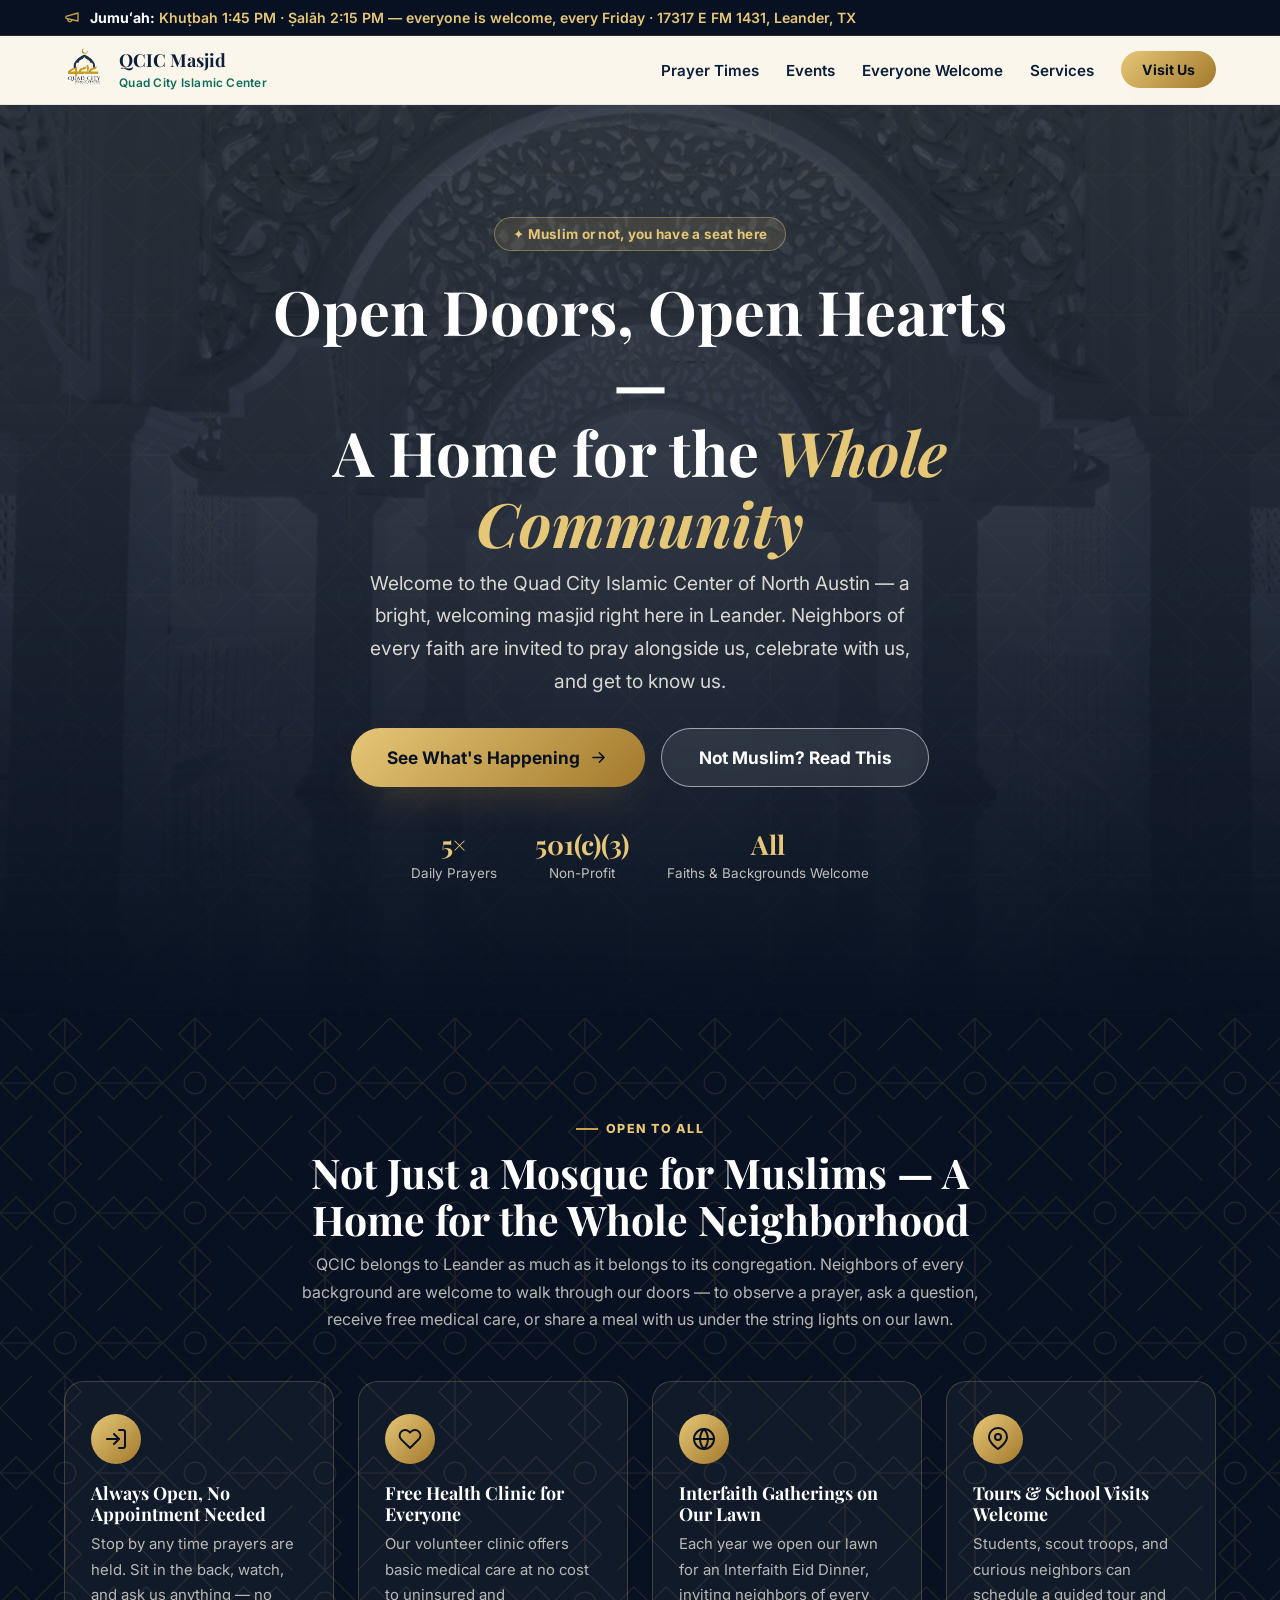
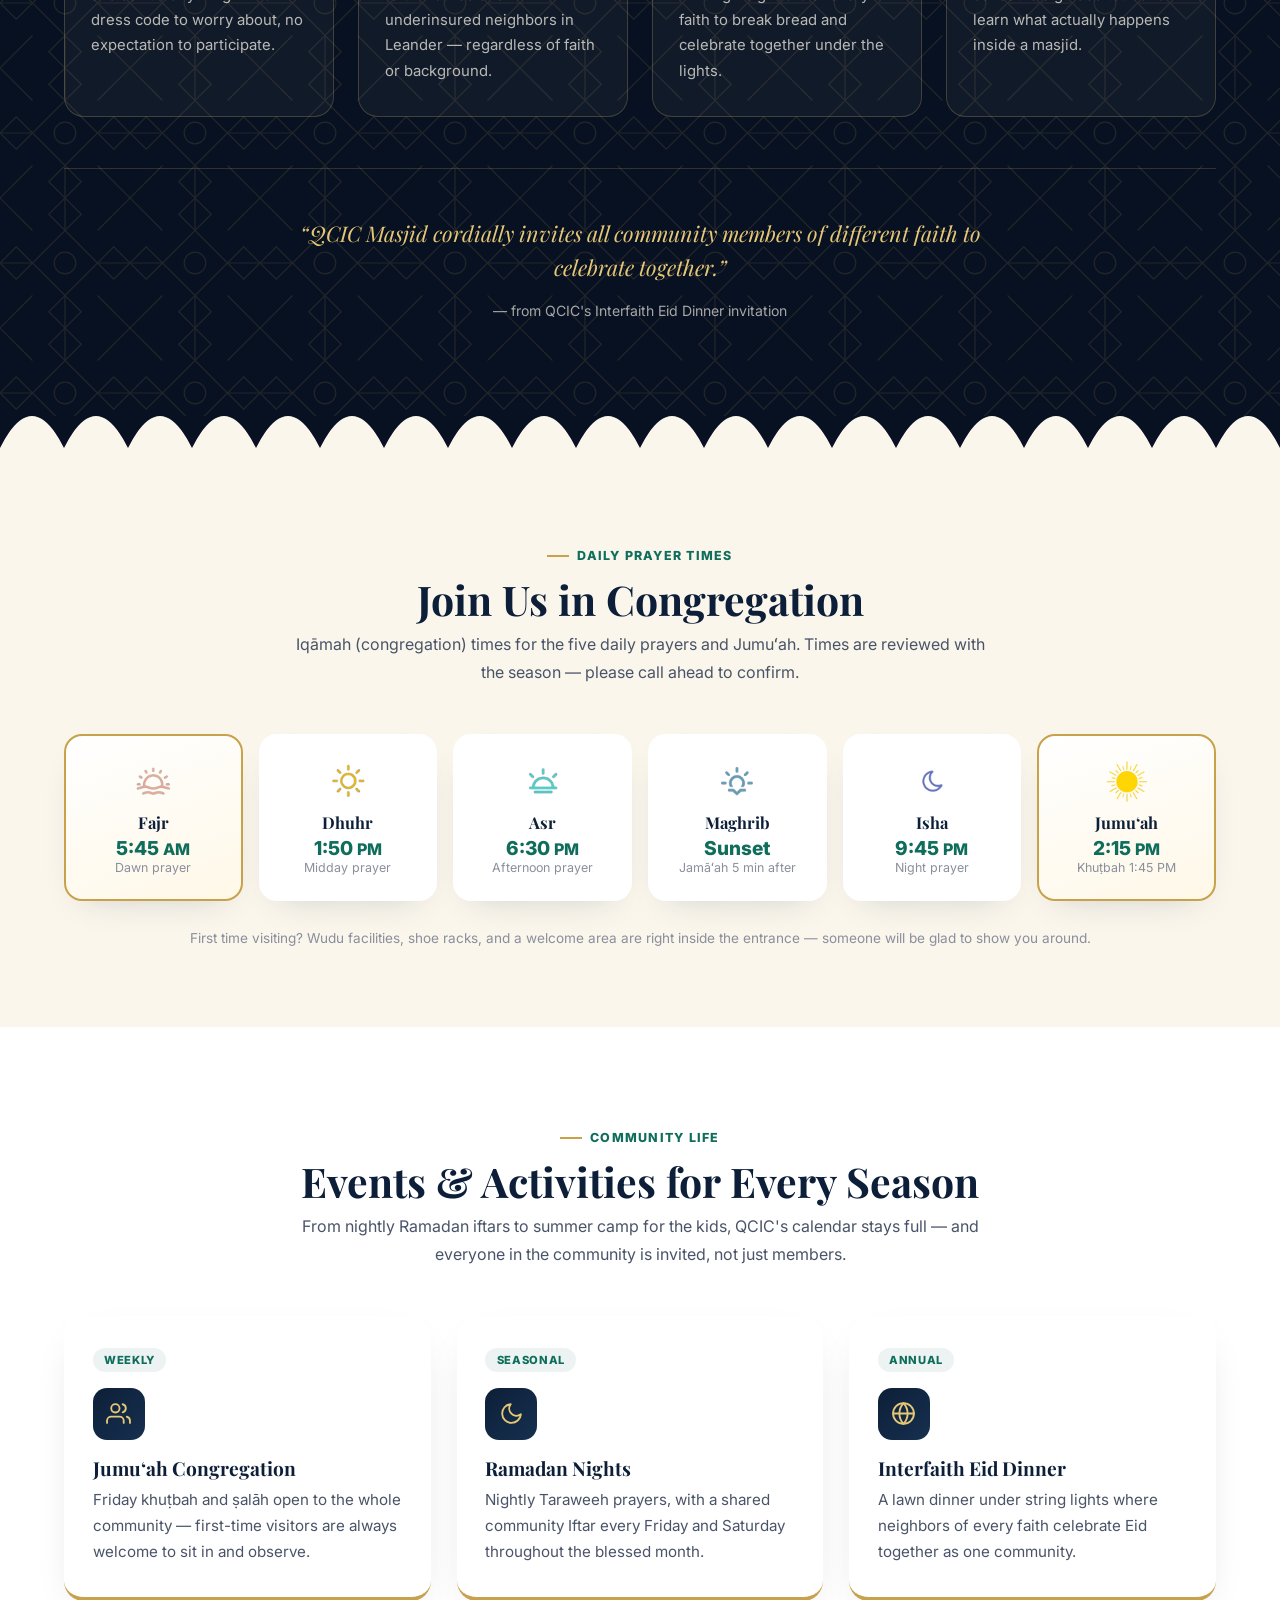
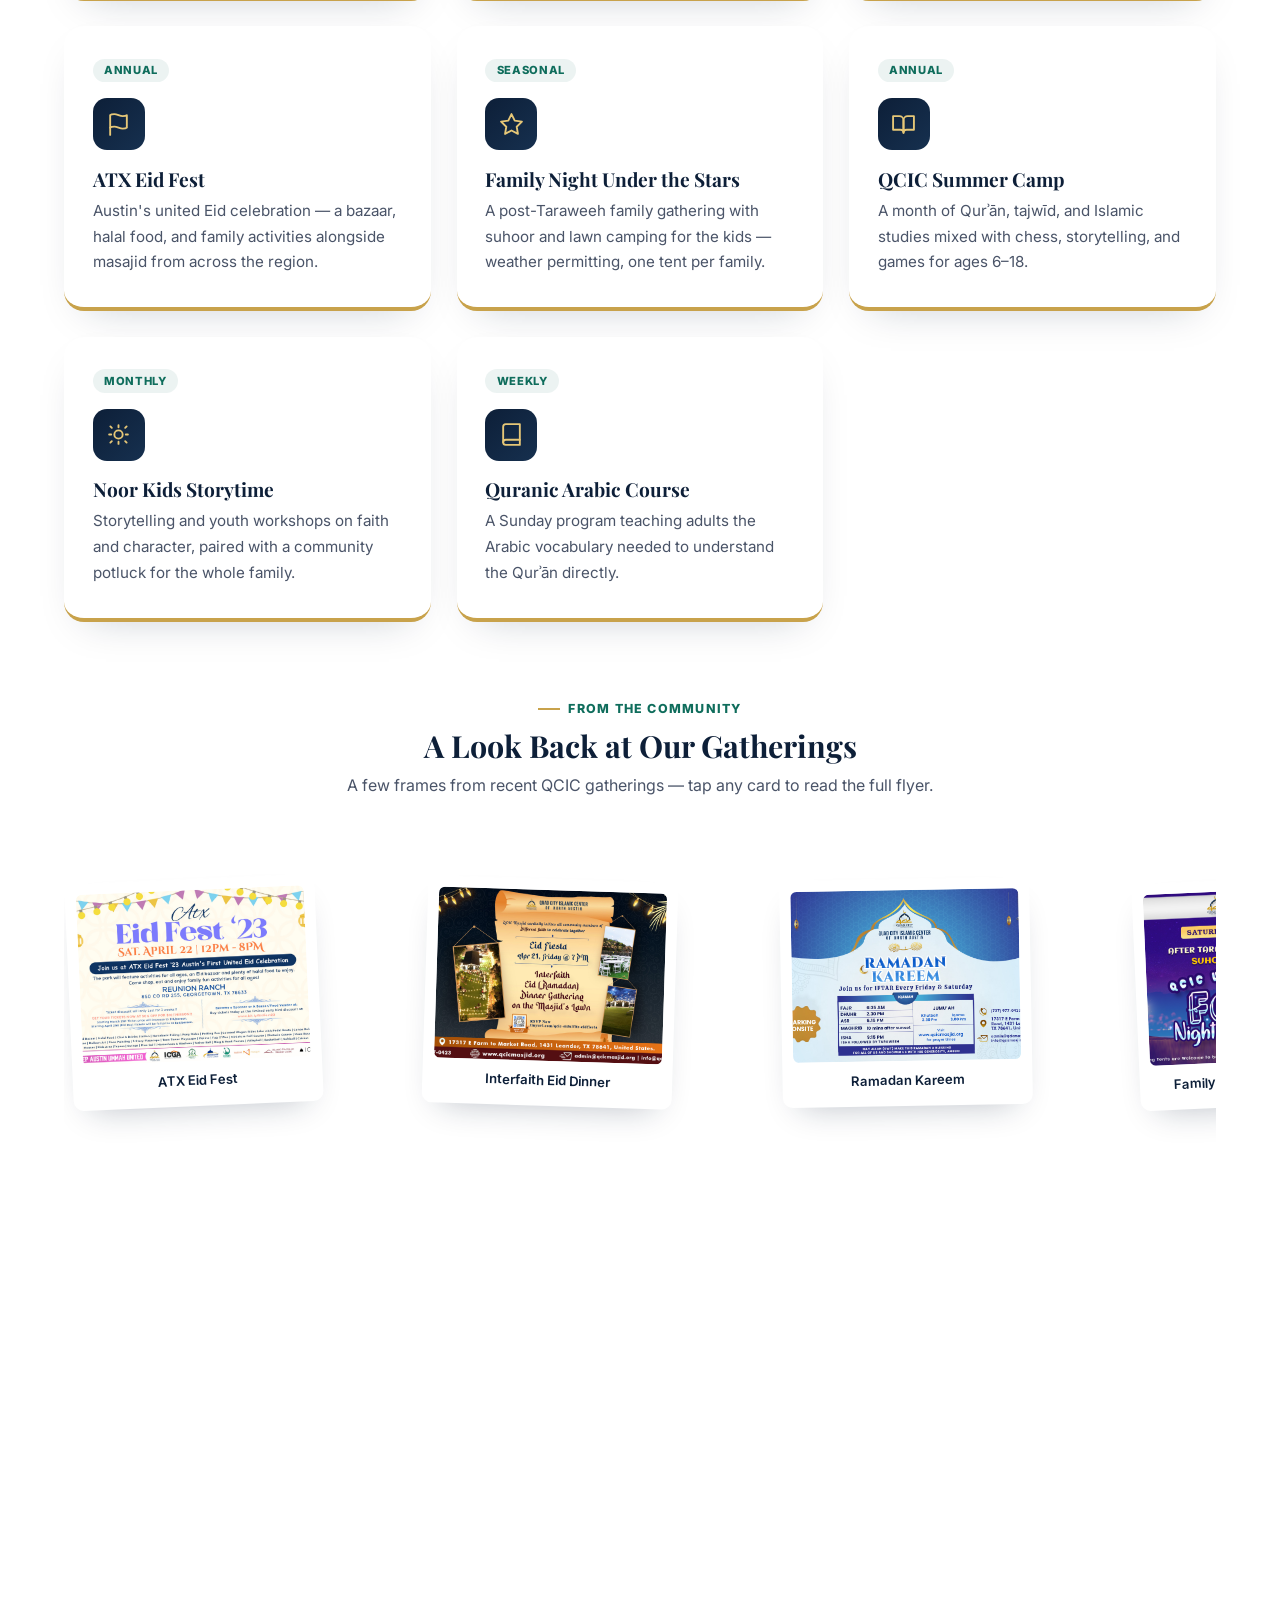
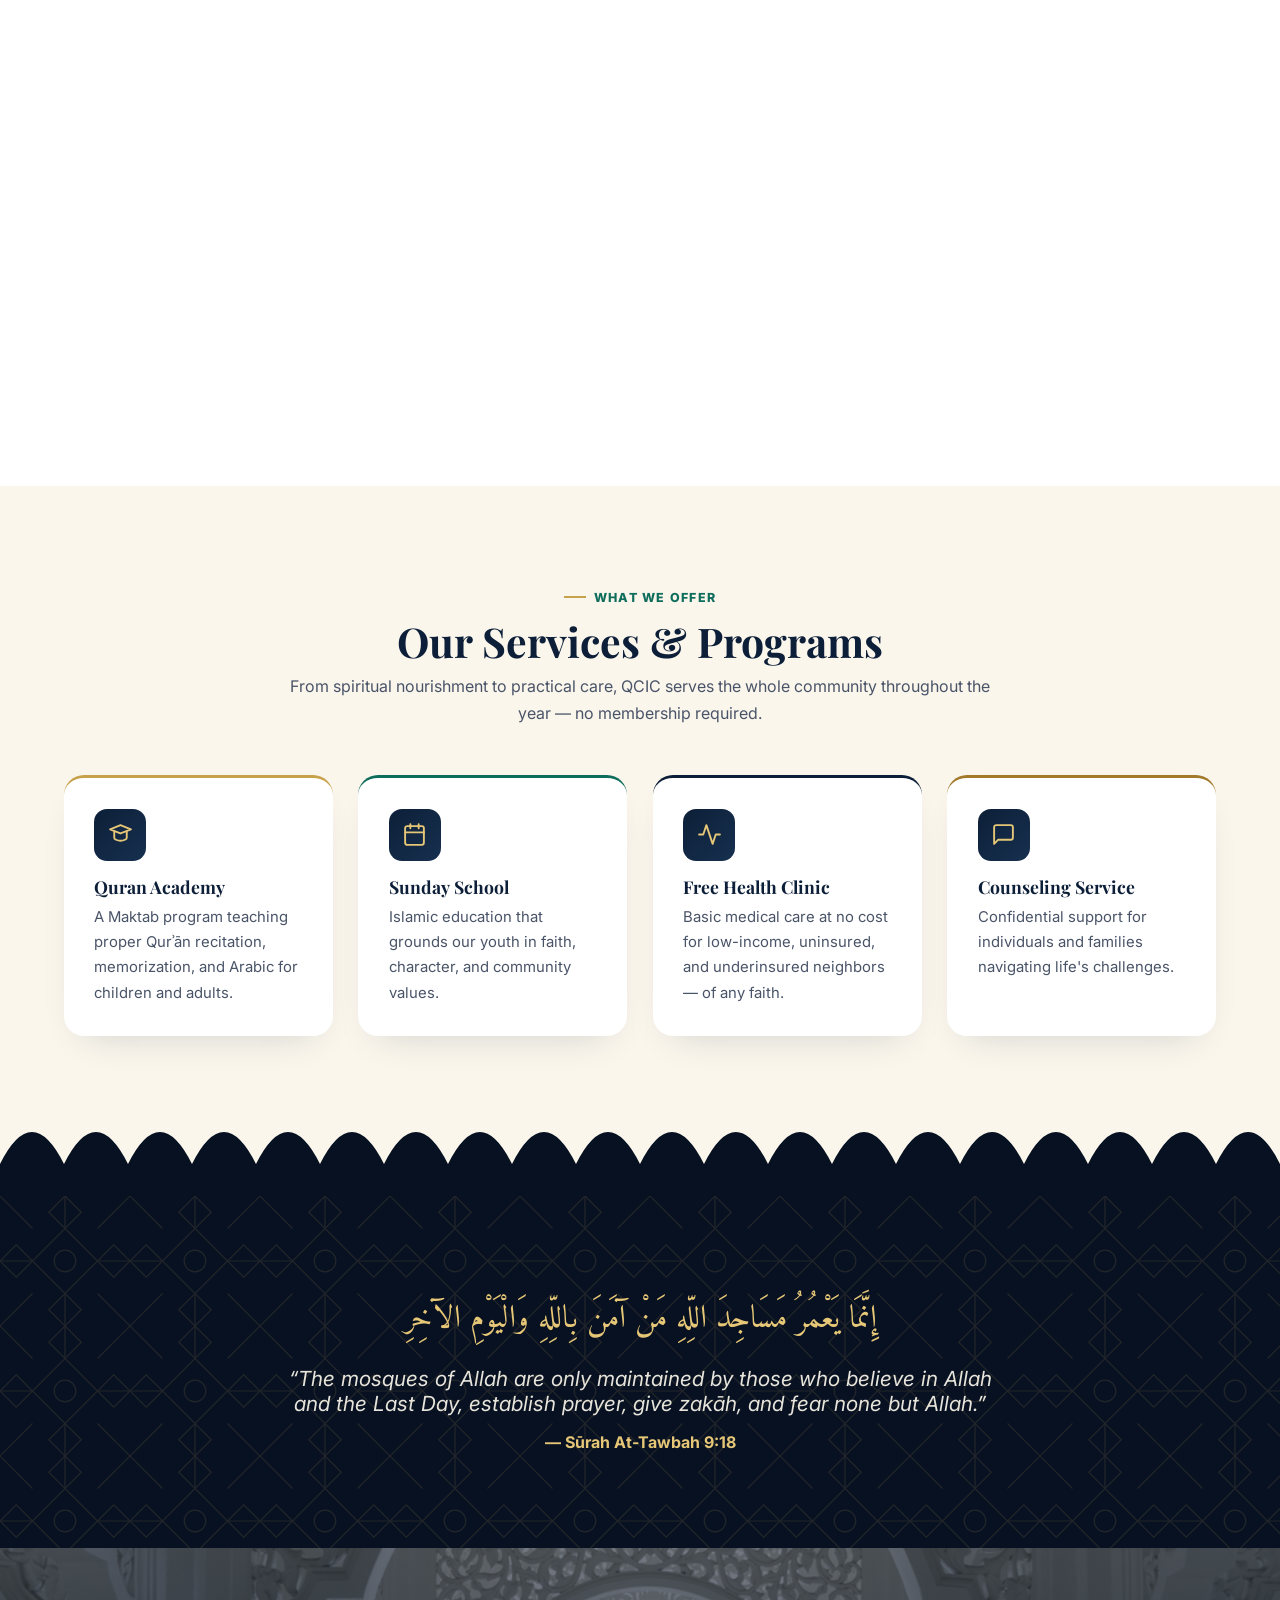
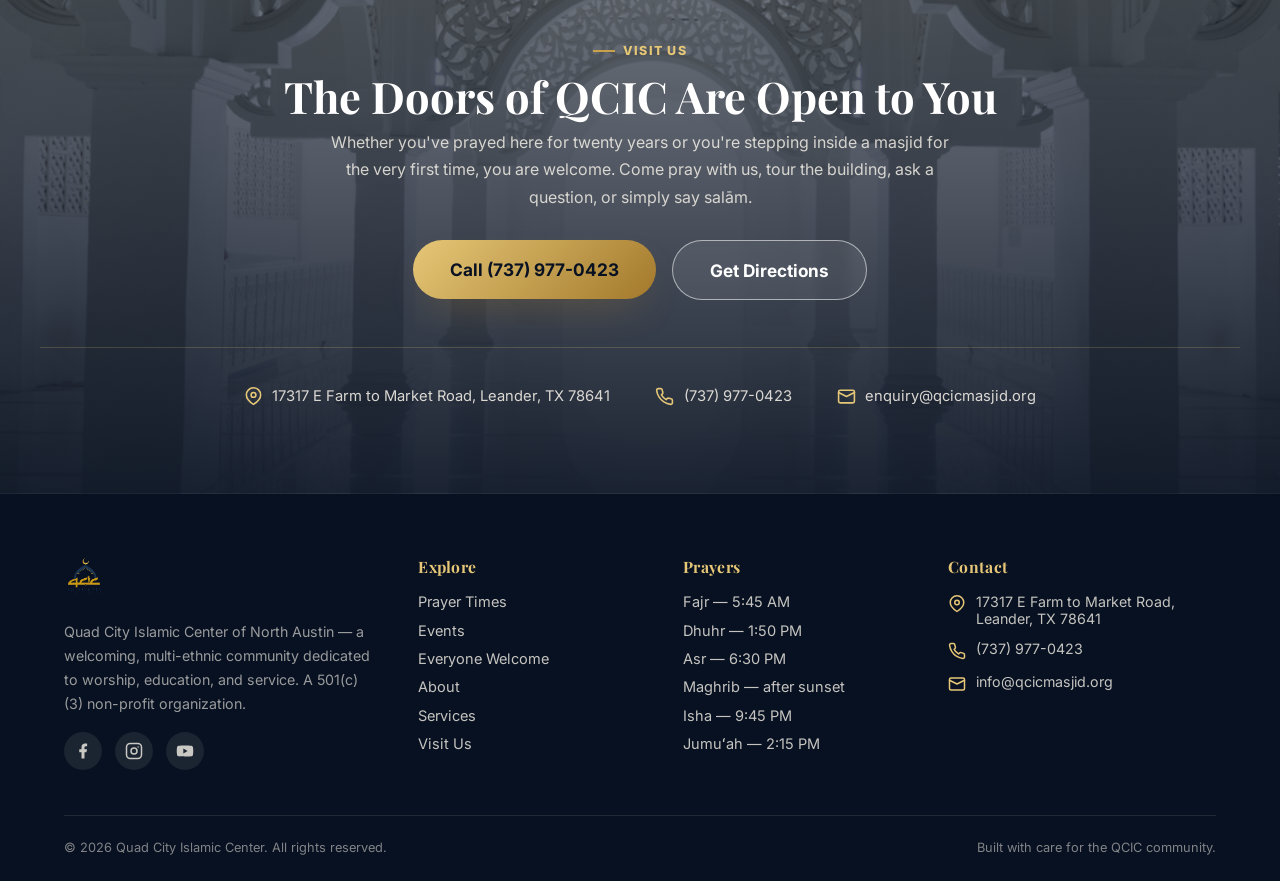
==== index.html @ 3321426a "added assets" ====
<!DOCTYPE html>
<html lang="en">
<head>
  <meta charset="UTF-8">
  <meta name="viewport" content="width=device-width, initial-scale=1.0">
  <title>QCIC Masjid | Quad City Islamic Center of North Austin</title>
  <meta name="description" content="A warm, welcoming masjid in Leander, North Austin, Texas — open to the whole community, not just Muslims. Daily prayers, interfaith events, a free health clinic, and Quran education for all.">
  <meta name="theme-color" content="#0d1f38">
  <link rel="icon" href="assets/img/favicon.svg" type="image/svg+xml">
  <link rel="apple-touch-icon" href="assets/img/logo.png">

  <meta property="og:type" content="website">
  <meta property="og:title" content="QCIC Masjid | Quad City Islamic Center of North Austin">
  <meta property="og:description" content="Open doors, open hearts — a masjid in Leander welcoming everyone to prayer, community events, a free health clinic, and Quran education.">
  <meta property="og:image" content="assets/img/community-interior.jpg">

  <link rel="preconnect" href="https://fonts.googleapis.com">
  <link rel="preconnect" href="https://fonts.gstatic.com" crossorigin>
  <link href="https://fonts.googleapis.com/css2?family=Playfair+Display:ital,wght@0,500;0,600;0,700;0,800;1,600&family=Inter:wght@400;500;600;700;800&family=Amiri:wght@400;700&display=swap" rel="stylesheet">
  <link rel="stylesheet" href="assets/css/style.css">
</head>
<body>

  <!-- ============ Top bar ============ -->
  <div class="topbar">
    <div class="container">
      <svg viewBox="0 0 24 24" fill="none" stroke="currentColor" stroke-width="2" stroke-linecap="round" stroke-linejoin="round"><path d="M3 11l18-5v12L3 14v-3z"/><path d="M11.6 16.8a3 3 0 1 1-5.8-1.6"/></svg>
      <span><strong>Jumu&#699;ah:</strong> Khu&#7789;bah 1:45 PM &middot; &#7778;al&#257;h 2:15 PM &mdash; everyone is welcome, every Friday &middot; 17317 E FM 1431, Leander, TX</span>
    </div>
  </div>

  <!-- ============ Header ============ -->
  <header class="site-header">
    <nav class="nav container">
      <a class="brand" href="#top">
        <img src="assets/img/logo.png" alt="QCIC Masjid logo">
        <div class="brand-text"><strong>QCIC Masjid</strong><span>Quad City Islamic Center</span></div>
      </a>
      <ul class="nav-links">
        <li><a href="#prayers">Prayer Times</a></li>
        <li><a href="#events">Events</a></li>
        <li><a href="#welcome">Everyone Welcome</a></li>
        <li><a href="#services">Services</a></li>
        <li><a href="#visit" class="btn btn--gold btn--sm">Visit Us</a></li>
      </ul>
      <button class="nav-toggle" aria-label="Toggle menu" aria-expanded="false"><span></span><span></span><span></span></button>
    </nav>
  </header>

  <!-- ============ Hero ============ -->
  <section class="hero" id="top">
    <div class="hero-bg"></div>
    <div class="container hero-inner">
      <div class="hero-content hero-content--centered reveal in">
        <span class="hero-badge">&#10022; Muslim or not, you have a seat here</span>
        <h1>Open Doors, Open Hearts &mdash;<br>A Home for the <span class="hl">Whole Community</span></h1>
        <p class="lead">Welcome to the Quad City Islamic Center of North Austin — a bright, welcoming masjid right here in Leander. Neighbors of every faith are invited to pray alongside us, celebrate with us, and get to know us.</p>
        <div class="hero-actions">
          <a href="#events" class="btn btn--gold btn--lg">See What's Happening
            <svg viewBox="0 0 24 24" fill="none" stroke="currentColor" stroke-width="2" stroke-linecap="round" stroke-linejoin="round"><path d="M5 12h14M13 6l6 6-6 6"/></svg>
          </a>
          <a href="#welcome" class="btn btn--outline btn--lg">Not Muslim? Read This</a>
        </div>
        <div class="hero-stats">
          <div class="stat"><strong>5&times;</strong><span>Daily Prayers</span></div>
          <div class="stat"><strong>501(c)(3)</strong><span>Non-Profit</span></div>
          <div class="stat"><strong>All</strong><span>Faiths &amp; Backgrounds Welcome</span></div>
        </div>
      </div>
    </div>
  </section>

  <!-- ============ Everyone Welcome ============ -->
  <section class="section bg-navy welcome-band" id="welcome">
    <div class="container">
      <div class="section-head center reveal">
        <span class="eyebrow center">Open to All</span>
        <h2>Not Just a Mosque for Muslims &mdash; A Home for the Whole Neighborhood</h2>
        <p>QCIC belongs to Leander as much as it belongs to its congregation. Neighbors of every background are welcome to walk through our doors &mdash; to observe a prayer, ask a question, receive free medical care, or share a meal with us under the string lights on our lawn.</p>
      </div>

      <div class="welcome-grid">
        <div class="welcome-card reveal">
          <div class="ic"><svg viewBox="0 0 24 24" fill="none" stroke="currentColor" stroke-width="2" stroke-linecap="round" stroke-linejoin="round"><path d="M15 3h4a2 2 0 0 1 2 2v14a2 2 0 0 1-2 2h-4"/><polyline points="10 17 15 12 10 7"/><line x1="15" y1="12" x2="3" y2="12"/></svg></div>
          <h3>Always Open, No Appointment Needed</h3>
          <p>Stop by any time prayers are held. Sit in the back, watch, and ask us anything — no dress code to worry about, no expectation to participate.</p>
        </div>
        <div class="welcome-card reveal" data-delay="1">
          <div class="ic"><svg viewBox="0 0 24 24" fill="none" stroke="currentColor" stroke-width="2" stroke-linecap="round" stroke-linejoin="round"><path d="M20.8 4.6a5.5 5.5 0 0 0-7.8 0L12 5.6l-1-1a5.5 5.5 0 0 0-7.8 7.8l1 1L12 21l7.8-7.8 1-1a5.5 5.5 0 0 0 0-7.6z"/></svg></div>
          <h3>Free Health Clinic for Everyone</h3>
          <p>Our volunteer clinic offers basic medical care at no cost to uninsured and underinsured neighbors in Leander — regardless of faith or background.</p>
        </div>
        <div class="welcome-card reveal" data-delay="2">
          <div class="ic"><svg viewBox="0 0 24 24" fill="none" stroke="currentColor" stroke-width="2" stroke-linecap="round" stroke-linejoin="round"><circle cx="12" cy="12" r="10"/><line x1="2" y1="12" x2="22" y2="12"/><path d="M12 2a15.3 15.3 0 0 1 4 10 15.3 15.3 0 0 1-4 10 15.3 15.3 0 0 1-4-10 15.3 15.3 0 0 1 4-10z"/></svg></div>
          <h3>Interfaith Gatherings on Our Lawn</h3>
          <p>Each year we open our lawn for an Interfaith Eid Dinner, inviting neighbors of every faith to break bread and celebrate together under the lights.</p>
        </div>
        <div class="welcome-card reveal" data-delay="3">
          <div class="ic"><svg viewBox="0 0 24 24" fill="none" stroke="currentColor" stroke-width="2" stroke-linecap="round" stroke-linejoin="round"><path d="M21 10c0 6-9 12-9 12s-9-6-9-12a9 9 0 0 1 18 0z"/><circle cx="12" cy="10" r="3"/></svg></div>
          <h3>Tours &amp; School Visits Welcome</h3>
          <p>Students, scout troops, and curious neighbors can schedule a guided tour and learn what actually happens inside a masjid.</p>
        </div>
      </div>

      <div class="welcome-quote reveal">
        <blockquote>&ldquo;QCIC Masjid cordially invites all community members of different faith to celebrate together.&rdquo;</blockquote>
        <cite>&mdash; from QCIC's Interfaith Eid Dinner invitation</cite>
      </div>
    </div>
  </section>

  <div class="skyline to-cream">
    <svg viewBox="0 0 1200 60" preserveAspectRatio="none" xmlns="http://www.w3.org/2000/svg">
      <path d="M0,60 L0,30 q15,-30 30,-30 q15,0 30,30 q15,-30 30,-30 q15,0 30,30 q15,-30 30,-30 q15,0 30,30 q15,-30 30,-30 q15,0 30,30 q15,-30 30,-30 q15,0 30,30 q15,-30 30,-30 q15,0 30,30 q15,-30 30,-30 q15,0 30,30 q15,-30 30,-30 q15,0 30,30 q15,-30 30,-30 q15,0 30,30 q15,-30 30,-30 q15,0 30,30 q15,-30 30,-30 q15,0 30,30 q15,-30 30,-30 q15,0 30,30 q15,-30 30,-30 q15,0 30,30 q15,-30 30,-30 q15,0 30,30 q15,-30 30,-30 q15,0 30,30 q15,-30 30,-30 q15,0 30,30 q15,-30 30,-30 q15,0 30,30 q15,-30 30,-30 q15,0 30,30 q15,-30 30,-30 q15,0 30,30 q15,-30 30,-30 q15,0 30,30 L1200,60 Z"></path>
    </svg>
  </div>

  <!-- ============ Prayer times ============ -->
  <section class="section section--tight bg-cream" id="prayers">
    <div class="container">
      <div class="section-head center reveal">
        <span class="eyebrow center">Daily Prayer Times</span>
        <h2>Join Us in Congregation</h2>
        <p>Iq&#257;mah (congregation) times for the five daily prayers and Jumu&#699;ah. Times are reviewed with the season — please call ahead to confirm.</p>
      </div>

      <div class="prayer-grid reveal">
        <div class="prayer-card" data-prayer="fajr">
          <img src="assets/img/prayer/fajr.png" alt="">
          <h4>Fajr</h4>
          <div class="iqamah">5:45 <small>AM</small></div>
          <div class="adhan">Dawn prayer</div>
        </div>
        <div class="prayer-card" data-prayer="dhuhr">
          <img src="assets/img/prayer/dhuhr.png" alt="">
          <h4>Dhuhr</h4>
          <div class="iqamah">1:50 <small>PM</small></div>
          <div class="adhan">Midday prayer</div>
        </div>
        <div class="prayer-card" data-prayer="asr">
          <img src="assets/img/prayer/asr.png" alt="">
          <h4>Asr</h4>
          <div class="iqamah">6:30 <small>PM</small></div>
          <div class="adhan">Afternoon prayer</div>
        </div>
        <div class="prayer-card" data-prayer="maghrib">
          <img src="assets/img/prayer/maghrib.png" alt="">
          <h4>Maghrib</h4>
          <div class="iqamah">Sunset</div>
          <div class="adhan">Jam&#257;&#699;ah 5 min after</div>
        </div>
        <div class="prayer-card" data-prayer="isha">
          <img src="assets/img/prayer/isha.png" alt="">
          <h4>Isha</h4>
          <div class="iqamah">9:45 <small>PM</small></div>
          <div class="adhan">Night prayer</div>
        </div>
        <div class="prayer-card is-next" style="cursor:default">
          <img src="assets/img/prayer/sunrise.png" alt="">
          <h4>Jumu&#699;ah</h4>
          <div class="iqamah">2:15 <small>PM</small></div>
          <div class="adhan">Khu&#7789;bah 1:45 PM</div>
        </div>
      </div>
      <p class="prayer-note reveal">First time visiting? Wudu facilities, shoe racks, and a welcome area are right inside the entrance — someone will be glad to show you around.</p>
    </div>
  </section>

  <!-- ============ Events & Activities ============ -->
  <section class="section bg-white" id="events">
    <div class="container">
      <div class="section-head center reveal">
        <span class="eyebrow center">Community Life</span>
        <h2>Events &amp; Activities for Every Season</h2>
        <p>From nightly Ramadan iftars to summer camp for the kids, QCIC's calendar stays full — and everyone in the community is invited, not just members.</p>
      </div>

      <div class="event-grid">
        <article class="event-card reveal">
          <span class="cadence">Weekly</span>
          <div class="ic"><svg viewBox="0 0 24 24" fill="none" stroke="currentColor" stroke-width="1.8" stroke-linecap="round" stroke-linejoin="round"><path d="M17 21v-2a4 4 0 0 0-4-4H5a4 4 0 0 0-4 4v2"/><circle cx="9" cy="7" r="4"/><path d="M23 21v-2a4 4 0 0 0-3-3.87M16 3.13a4 4 0 0 1 0 7.75"/></svg></div>
          <h3>Jumu&#699;ah Congregation</h3>
          <p>Friday khu&#7789;bah and &#7779;al&#257;h open to the whole community — first-time visitors are always welcome to sit in and observe.</p>
        </article>
        <article class="event-card reveal" data-delay="1">
          <span class="cadence">Seasonal</span>
          <div class="ic"><svg viewBox="0 0 24 24" fill="none" stroke="currentColor" stroke-width="1.8" stroke-linecap="round" stroke-linejoin="round"><path d="M21 12.79A9 9 0 1 1 11.21 3 7 7 0 0 0 21 12.79z"/></svg></div>
          <h3>Ramadan Nights</h3>
          <p>Nightly Taraweeh prayers, with a shared community Iftar every Friday and Saturday throughout the blessed month.</p>
        </article>
        <article class="event-card reveal" data-delay="2">
          <span class="cadence">Annual</span>
          <div class="ic"><svg viewBox="0 0 24 24" fill="none" stroke="currentColor" stroke-width="1.8" stroke-linecap="round" stroke-linejoin="round"><circle cx="12" cy="12" r="10"/><line x1="2" y1="12" x2="22" y2="12"/><path d="M12 2a15.3 15.3 0 0 1 4 10 15.3 15.3 0 0 1-4 10 15.3 15.3 0 0 1-4-10 15.3 15.3 0 0 1 4-10z"/></svg></div>
          <h3>Interfaith Eid Dinner</h3>
          <p>A lawn dinner under string lights where neighbors of every faith celebrate Eid together as one community.</p>
        </article>
        <article class="event-card reveal">
          <span class="cadence">Annual</span>
          <div class="ic"><svg viewBox="0 0 24 24" fill="none" stroke="currentColor" stroke-width="1.8" stroke-linecap="round" stroke-linejoin="round"><path d="M4 15s1-1 4-1 5 2 8 2 4-1 4-1V3s-1 1-4 1-5-2-8-2-4 1-4 1z"/><line x1="4" y1="22" x2="4" y2="15"/></svg></div>
          <h3>ATX Eid Fest</h3>
          <p>Austin's united Eid celebration — a bazaar, halal food, and family activities alongside masajid from across the region.</p>
        </article>
        <article class="event-card reveal" data-delay="1">
          <span class="cadence">Seasonal</span>
          <div class="ic"><svg viewBox="0 0 24 24" fill="none" stroke="currentColor" stroke-width="1.8" stroke-linecap="round" stroke-linejoin="round"><polygon points="12 2 15.09 8.26 22 9.27 17 14.14 18.18 21.02 12 17.77 5.82 21.02 7 14.14 2 9.27 8.91 8.26 12 2"/></svg></div>
          <h3>Family Night Under the Stars</h3>
          <p>A post-Taraweeh family gathering with suhoor and lawn camping for the kids — weather permitting, one tent per family.</p>
        </article>
        <article class="event-card reveal" data-delay="2">
          <span class="cadence">Annual</span>
          <div class="ic"><svg viewBox="0 0 24 24" fill="none" stroke="currentColor" stroke-width="1.8" stroke-linecap="round" stroke-linejoin="round"><path d="M2 4h6a4 4 0 0 1 4 4v12a3 3 0 0 0-3-3H2z"/><path d="M22 4h-6a4 4 0 0 0-4 4v12a3 3 0 0 1 3-3h7z"/></svg></div>
          <h3>QCIC Summer Camp</h3>
          <p>A month of Qur&#702;&#257;n, tajw&#299;d, and Islamic studies mixed with chess, storytelling, and games for ages 6&ndash;18.</p>
        </article>
        <article class="event-card reveal">
          <span class="cadence">Monthly</span>
          <div class="ic"><svg viewBox="0 0 24 24" fill="none" stroke="currentColor" stroke-width="1.8" stroke-linecap="round" stroke-linejoin="round"><circle cx="12" cy="12" r="4"/><path d="M12 3v2M12 19v2M4.2 4.2l1.4 1.4M18.4 18.4l1.4 1.4M3 12h2M19 12h2M4.2 19.8l1.4-1.4M18.4 5.6l1.4-1.4"/></svg></div>
          <h3>Noor Kids Storytime</h3>
          <p>Storytelling and youth workshops on faith and character, paired with a community potluck for the whole family.</p>
        </article>
        <article class="event-card reveal" data-delay="1">
          <span class="cadence">Weekly</span>
          <div class="ic"><svg viewBox="0 0 24 24" fill="none" stroke="currentColor" stroke-width="1.8" stroke-linecap="round" stroke-linejoin="round"><path d="M4 19.5A2.5 2.5 0 0 1 6.5 17H20"/><path d="M6.5 2H20v20H6.5A2.5 2.5 0 0 1 4 19.5v-15A2.5 2.5 0 0 1 6.5 2z"/></svg></div>
          <h3>Quranic Arabic Course</h3>
          <p>A Sunday program teaching adults the Arabic vocabulary needed to understand the Qur&#702;&#257;n directly.</p>
        </article>
      </div>

      <div class="section-head center reveal" style="margin-top: 4.5rem;">
        <span class="eyebrow center">From the Community</span>
        <h2 style="font-size: clamp(1.4rem, 2.4vw, 1.9rem);">A Look Back at Our Gatherings</h2>
        <p>A few frames from recent QCIC gatherings — tap any card to read the full flyer.</p>
      </div>
      <div class="snap-strip reveal" id="snapStrip">
        <figure class="snap-card"><div class="frame"><img src="assets/img/events/eid-fest.jpg" alt="ATX Eid Fest flyer" loading="lazy"></div><figcaption>ATX Eid Fest</figcaption></figure>
        <figure class="snap-card"><div class="frame"><img src="assets/img/events/eid-fiesta.jpg" alt="Interfaith Eid Dinner flyer" loading="lazy"></div><figcaption>Interfaith Eid Dinner</figcaption></figure>
        <figure class="snap-card"><div class="frame"><img src="assets/img/events/ramadan.jpg" alt="Ramadan Kareem flyer" loading="lazy"></div><figcaption>Ramadan Kareem</figcaption></figure>
        <figure class="snap-card"><div class="frame"><img src="assets/img/events/family-night.jpg" alt="Family Night Under the Stars flyer" loading="lazy"></div><figcaption>Family Night Under the Stars</figcaption></figure>
        <figure class="snap-card"><div class="frame"><img src="assets/img/events/summer-camp.jpg" alt="QCIC Summer Camp flyer" loading="lazy"></div><figcaption>QCIC Summer Camp</figcaption></figure>
        <figure class="snap-card"><div class="frame"><img src="assets/img/events/noor-kids.jpg" alt="Noor Kids event flyer" loading="lazy"></div><figcaption>Noor Kids &amp; Potluck</figcaption></figure>
        <figure class="snap-card"><div class="frame"><img src="assets/img/events/arabic-course.jpg" alt="Quranic Arabic Course flyer" loading="lazy"></div><figcaption>Quranic Arabic Course</figcaption></figure>
        <figure class="snap-card"><div class="frame"><img src="assets/img/events/zakat-ul-fitr.jpg" alt="Zakat al-Fitr flyer" loading="lazy"></div><figcaption>Zakat al-Fitr Drive</figcaption></figure>
      </div>
    </div>
  </section>

  <!-- ============ About ============ -->
  <section class="section bg-white" id="about">
    <div class="container split">
      <div class="split-media reveal">
        <div class="arch-frame">
          <img src="assets/img/community-interior.jpg" alt="Sunlit mosque prayer hall with mihrab and stained-glass windows">
        </div>
        <div class="badge-float">
          <span class="n">100%</span>
          <small>Volunteer-driven<br>community service</small>
        </div>
      </div>
      <div class="split-body reveal" data-delay="1">
        <span class="eyebrow">Who We Are</span>
        <h2>A Multi-Ethnic, Wide-Open Community of Faith</h2>
        <p>QCIC is a 501(c)(3) non-profit organization guided by the teachings of the Qur&#702;&#257;n and the example of Prophet Muhammad &#65018;. We are a multi-ethnic, multi-racial, multi-lingual, non-sectarian community — and our doors swing open just as wide for our Leander neighbors as they do for our own congregation.</p>
        <ul class="checklist">
          <li>
            <svg viewBox="0 0 24 24" fill="none" stroke="currentColor" stroke-width="2.2" stroke-linecap="round" stroke-linejoin="round"><path d="M20 6L9 17l-5-5"/></svg>
            <span>Daily congregational prayers and Friday Jumu&#699;ah</span>
          </li>
          <li>
            <svg viewBox="0 0 24 24" fill="none" stroke="currentColor" stroke-width="2.2" stroke-linecap="round" stroke-linejoin="round"><path d="M20 6L9 17l-5-5"/></svg>
            <span>Year-round programs for children, youth, and families</span>
          </li>
          <li>
            <svg viewBox="0 0 24 24" fill="none" stroke="currentColor" stroke-width="2.2" stroke-linecap="round" stroke-linejoin="round"><path d="M20 6L9 17l-5-5"/></svg>
            <span>Free health clinic and counseling open to the whole community</span>
          </li>
          <li>
            <svg viewBox="0 0 24 24" fill="none" stroke="currentColor" stroke-width="2.2" stroke-linecap="round" stroke-linejoin="round"><path d="M20 6L9 17l-5-5"/></svg>
            <span>Interfaith friendship, tours, and civic engagement with our neighbors</span>
          </li>
        </ul>
        <a href="#visit" class="btn btn--teal">Plan Your Visit
          <svg viewBox="0 0 24 24" fill="none" stroke="currentColor" stroke-width="2" stroke-linecap="round" stroke-linejoin="round"><path d="M5 12h14M13 6l6 6-6 6"/></svg>
        </a>
      </div>
    </div>
  </section>

  <!-- ============ Services ============ -->
  <section class="section bg-cream" id="services">
    <div class="container">
      <div class="section-head center reveal">
        <span class="eyebrow center">What We Offer</span>
        <h2>Our Services &amp; Programs</h2>
        <p>From spiritual nourishment to practical care, QCIC serves the whole community throughout the year — no membership required.</p>
      </div>
      <div class="grid grid-4">
        <article class="feature reveal">
          <div class="ic"><svg viewBox="0 0 24 24" fill="none" stroke="currentColor" stroke-width="1.8" stroke-linecap="round" stroke-linejoin="round"><path d="M2 7l10-4 10 4-10 4L2 7z"/><path d="M6 9v6c0 1.5 2.7 3 6 3s6-1.5 6-3V9"/></svg></div>
          <h3>Quran Academy</h3>
          <p>A Maktab program teaching proper Qur&#702;&#257;n recitation, memorization, and Arabic for children and adults.</p>
        </article>
        <article class="feature reveal" data-delay="1">
          <div class="ic"><svg viewBox="0 0 24 24" fill="none" stroke="currentColor" stroke-width="1.8" stroke-linecap="round" stroke-linejoin="round"><rect x="3" y="4" width="18" height="18" rx="2"/><path d="M16 2v4M8 2v4M3 10h18"/></svg></div>
          <h3>Sunday School</h3>
          <p>Islamic education that grounds our youth in faith, character, and community values.</p>
        </article>
        <article class="feature reveal" data-delay="2">
          <div class="ic"><svg viewBox="0 0 24 24" fill="none" stroke="currentColor" stroke-width="1.8" stroke-linecap="round" stroke-linejoin="round"><path d="M22 12h-4l-3 9L9 3l-3 9H2"/></svg></div>
          <h3>Free Health Clinic</h3>
          <p>Basic medical care at no cost for low-income, uninsured, and underinsured neighbors — of any faith.</p>
        </article>
        <article class="feature reveal" data-delay="3">
          <div class="ic"><svg viewBox="0 0 24 24" fill="none" stroke="currentColor" stroke-width="1.8" stroke-linecap="round" stroke-linejoin="round"><path d="M21 15a2 2 0 0 1-2 2H7l-4 4V5a2 2 0 0 1 2-2h14a2 2 0 0 1 2 2z"/></svg></div>
          <h3>Counseling Service</h3>
          <p>Confidential support for individuals and families navigating life's challenges.</p>
        </article>
      </div>
    </div>
  </section>

  <div class="skyline to-navy">
    <svg viewBox="0 0 1200 60" preserveAspectRatio="none" xmlns="http://www.w3.org/2000/svg">
      <path d="M0,60 L0,30 q15,-30 30,-30 q15,0 30,30 q15,-30 30,-30 q15,0 30,30 q15,-30 30,-30 q15,0 30,30 q15,-30 30,-30 q15,0 30,30 q15,-30 30,-30 q15,0 30,30 q15,-30 30,-30 q15,0 30,30 q15,-30 30,-30 q15,0 30,30 q15,-30 30,-30 q15,0 30,30 q15,-30 30,-30 q15,0 30,30 q15,-30 30,-30 q15,0 30,30 q15,-30 30,-30 q15,0 30,30 q15,-30 30,-30 q15,0 30,30 q15,-30 30,-30 q15,0 30,30 q15,-30 30,-30 q15,0 30,30 q15,-30 30,-30 q15,0 30,30 q15,-30 30,-30 q15,0 30,30 q15,-30 30,-30 q15,0 30,30 q15,-30 30,-30 q15,0 30,30 q15,-30 30,-30 q15,0 30,30 q15,-30 30,-30 q15,0 30,30 L1200,60 Z"></path>
    </svg>
  </div>

  <!-- ============ Quote band ============ -->
  <section class="section bg-navy quote-band">
    <div class="container">
      <p class="arabic">&#1573;&#1616;&#1606;&#1617;&#1614;&#1605;&#1614;&#1575; &#1610;&#1614;&#1593;&#1618;&#1605;&#1615;&#1585;&#1615; &#1605;&#1614;&#1587;&#1614;&#1575;&#1580;&#1616;&#1583;&#1614; &#1575;&#1604;&#1604;&#1617;&#1616;&#1607;&#1616; &#1605;&#1614;&#1606;&#1618; &#1570;&#1605;&#1614;&#1606;&#1614; &#1576;&#1616;&#1575;&#1604;&#1604;&#1617;&#1616;&#1607;&#1616; &#1608;&#1614;&#1575;&#1604;&#1618;&#1610;&#1614;&#1608;&#1618;&#1605;&#1616; &#1575;&#1604;&#1570;&#1582;&#1616;&#1585;&#1616;</p>
      <blockquote>&ldquo;The mosques of Allah are only maintained by those who believe in Allah and the Last Day, establish prayer, give zak&#257;h, and fear none but Allah.&rdquo;</blockquote>
      <cite>&mdash; S&#363;rah At-Tawbah 9:18</cite>
    </div>
  </section>

  <!-- ============ CTA / Visit ============ -->
  <section class="visit-section" id="visit">
    <div class="visit-bg"></div>
    <div class="container visit-inner reveal">
      <span class="eyebrow center">Visit Us</span>
      <h2>The Doors of QCIC Are Open to You</h2>
      <p>Whether you've prayed here for twenty years or you're stepping inside a masjid for the very first time, you are welcome. Come pray with us, tour the building, ask a question, or simply say sal&#257;m.</p>
      <div class="cta-actions">
        <a href="tel:+17379770423" class="btn btn--gold btn--lg">Call (737) 977-0423</a>
        <a href="https://maps.google.com/?q=17317+E+Farm+to+Market+Road+1431+Leander+TX+78641" target="_blank" rel="noopener" class="btn btn--outline btn--lg">Get Directions</a>
      </div>
      <div class="visit-details">
        <div><svg viewBox="0 0 24 24" fill="none" stroke="currentColor" stroke-width="2" stroke-linecap="round" stroke-linejoin="round"><path d="M21 10c0 6-9 12-9 12s-9-6-9-12a9 9 0 0 1 18 0z"/><circle cx="12" cy="10" r="3"/></svg><span>17317 E Farm to Market Road, Leander, TX 78641</span></div>
        <div><svg viewBox="0 0 24 24" fill="none" stroke="currentColor" stroke-width="2" stroke-linecap="round" stroke-linejoin="round"><path d="M22 16.92v3a2 2 0 0 1-2.18 2 19.8 19.8 0 0 1-8.63-3.07 19.5 19.5 0 0 1-6-6 19.8 19.8 0 0 1-3.07-8.67A2 2 0 0 1 4.11 2h3a2 2 0 0 1 2 1.72c.13.96.36 1.9.7 2.81a2 2 0 0 1-.45 2.11L8.09 9.91a16 16 0 0 0 6 6l1.27-1.27a2 2 0 0 1 2.11-.45c.9.34 1.85.57 2.81.7A2 2 0 0 1 22 16.92z"/></svg><span>(737) 977-0423</span></div>
        <div><svg viewBox="0 0 24 24" fill="none" stroke="currentColor" stroke-width="2" stroke-linecap="round" stroke-linejoin="round"><rect x="2" y="4" width="20" height="16" rx="2"/><path d="m22 7-10 5L2 7"/></svg><span>enquiry@qcicmasjid.org</span></div>
      </div>
    </div>
  </section>

  <!-- ============ Footer ============ -->
  <footer class="site-footer">
    <div class="container">
      <div class="footer-grid">
        <div class="footer-brand">
          <img src="assets/img/logo.png" alt="QCIC Masjid">
          <p>Quad City Islamic Center of North Austin — a welcoming, multi-ethnic community dedicated to worship, education, and service. A 501(c)(3) non-profit organization.</p>
          <div class="socials">
            <a href="https://www.facebook.com/" target="_blank" rel="noopener" aria-label="Facebook"><svg viewBox="0 0 24 24" fill="currentColor"><path d="M14 13.5h2.5l1-4H14v-2c0-1.03 0-2 2-2h1.5V2.14c-.326-.043-1.557-.14-2.857-.14C11.928 2 10 3.657 10 6.7v2.8H7v4h3V22h4v-8.5z"/></svg></a>
            <a href="https://www.instagram.com/" target="_blank" rel="noopener" aria-label="Instagram"><svg viewBox="0 0 24 24" fill="none" stroke="currentColor" stroke-width="2"><rect x="2" y="2" width="20" height="20" rx="5"/><circle cx="12" cy="12" r="4"/><circle cx="17.5" cy="6.5" r="1" fill="currentColor" stroke="none"/></svg></a>
            <a href="https://www.youtube.com/" target="_blank" rel="noopener" aria-label="YouTube"><svg viewBox="0 0 24 24" fill="currentColor"><path d="M23 12s0-3.5-.46-5.17a2.7 2.7 0 0 0-1.9-1.92C18.96 4.5 12 4.5 12 4.5s-6.96 0-8.64.41a2.7 2.7 0 0 0-1.9 1.92C1 8.5 1 12 1 12s0 3.5.46 5.17a2.7 2.7 0 0 0 1.9 1.92C5.04 19.5 12 19.5 12 19.5s6.96 0 8.64-.41a2.7 2.7 0 0 0 1.9-1.92C23 15.5 23 12 23 12zM9.75 15.27V8.73L15.5 12l-5.75 3.27z"/></svg></a>
          </div>
        </div>
        <div>
          <h4>Explore</h4>
          <div class="footer-links">
            <a href="#prayers">Prayer Times</a>
            <a href="#events">Events</a>
            <a href="#welcome">Everyone Welcome</a>
            <a href="#about">About</a>
            <a href="#services">Services</a>
            <a href="#visit">Visit Us</a>
          </div>
        </div>
        <div>
          <h4>Prayers</h4>
          <div class="footer-links">
            <span>Fajr — 5:45 AM</span>
            <span>Dhuhr — 1:50 PM</span>
            <span>Asr — 6:30 PM</span>
            <span>Maghrib — after sunset</span>
            <span>Isha — 9:45 PM</span>
            <span>Jumu&#699;ah — 2:15 PM</span>
          </div>
        </div>
        <div>
          <h4>Contact</h4>
          <ul class="footer-contact">
            <li><svg viewBox="0 0 24 24" fill="none" stroke="currentColor" stroke-width="2" stroke-linecap="round" stroke-linejoin="round"><path d="M21 10c0 6-9 12-9 12s-9-6-9-12a9 9 0 0 1 18 0z"/><circle cx="12" cy="10" r="3"/></svg><span>17317 E Farm to Market Road, Leander, TX 78641</span></li>
            <li><svg viewBox="0 0 24 24" fill="none" stroke="currentColor" stroke-width="2" stroke-linecap="round" stroke-linejoin="round"><path d="M22 16.92v3a2 2 0 0 1-2.18 2 19.8 19.8 0 0 1-8.63-3.07 19.5 19.5 0 0 1-6-6 19.8 19.8 0 0 1-3.07-8.67A2 2 0 0 1 4.11 2h3a2 2 0 0 1 2 1.72c.13.96.36 1.9.7 2.81a2 2 0 0 1-.45 2.11L8.09 9.91a16 16 0 0 0 6 6l1.27-1.27a2 2 0 0 1 2.11-.45c.9.34 1.85.57 2.81.7A2 2 0 0 1 22 16.92z"/></svg><a href="tel:+17379770423">(737) 977-0423</a></li>
            <li><svg viewBox="0 0 24 24" fill="none" stroke="currentColor" stroke-width="2" stroke-linecap="round" stroke-linejoin="round"><rect x="2" y="4" width="20" height="16" rx="2"/><path d="m22 7-10 5L2 7"/></svg><a href="mailto:info@qcicmasjid.org">info@qcicmasjid.org</a></li>
          </ul>
        </div>
      </div>
      <div class="footer-bottom">
        <span>&copy; <span id="year">2026</span> Quad City Islamic Center. All rights reserved.</span>
        <span>Built with care for the QCIC community.</span>
      </div>
    </div>
  </footer>

  <!-- ============ Lightbox ============ -->
  <div class="lightbox" id="lightbox">
    <button class="lightbox-close" id="lightboxClose" aria-label="Close">
      <svg viewBox="0 0 24 24" fill="none" stroke="currentColor" stroke-width="2" stroke-linecap="round" stroke-linejoin="round"><line x1="18" y1="6" x2="6" y2="18"/><line x1="6" y1="6" x2="18" y2="18"/></svg>
    </button>
    <img id="lightboxImg" src="" alt="">
  </div>

  <script src="assets/js/main.js"></script>
</body>
</html>
---- assets/css/style.css ----
/* =========================================================
   QCIC Masjid — "Open Doors, Open Hearts"
   A refined, jewel-toned design language drawn from the
   masjid's own navy/gold identity and mosaic-tile interiors.
   ========================================================= */
:root {
  --navy: #0d1f38;
  --navy-deep: #081121;
  --navy-mid: #16304f;
  --gold: #c8a24b;
  --gold-light: #e6c777;
  --gold-deep: #a3792c;
  --teal: #0f6d5c;
  --teal-light: #1b8a73;
  --cream: #faf6ec;
  --cream-deep: #f2ead8;
  --white: #ffffff;
  --ink: #16233a;
  --ink-soft: #4a5468;
  --shadow: 0 24px 60px -24px rgba(8, 17, 33, 0.35);
  --shadow-gold: 0 18px 40px -18px rgba(163, 121, 44, 0.45);
  --radius: 20px;
  --container: 1200px;
  --arch: 50% 50% 0 0 / 22% 22% 0 0;
}

* { box-sizing: border-box; }
html { scroll-behavior: smooth; }
body {
  margin: 0;
  font-family: "Inter", system-ui, -apple-system, sans-serif;
  color: var(--ink);
  background: var(--cream);
  overflow-x: hidden;
}
h1, h2, h3, h4 { font-family: "Playfair Display", Georgia, serif; margin: 0 0 .5rem; line-height: 1.15; font-weight: 700; }
p { margin: 0 0 1rem; line-height: 1.7; color: var(--ink-soft); }
a { color: inherit; text-decoration: none; }
img { max-width: 100%; display: block; }
.container { max-width: var(--container); margin: 0 auto; padding: 0 24px; }

::selection { background: var(--gold); color: var(--navy); }

/* ---- Repeating geometric texture, used as a subtle overlay ---- */
.pattern-overlay {
  position: absolute; inset: 0;
  background-image: url("../img/pattern.svg");
  background-size: 120px 120px;
  opacity: .5;
  pointer-events: none;
}

/* ---- Buttons ---- */
.btn {
  display: inline-flex; align-items: center; gap: .55rem;
  padding: 1rem 1.9rem; border-radius: 999px; font-weight: 700;
  font-size: 1rem; border: none; cursor: pointer;
  transition: transform .2s ease, box-shadow .2s ease, filter .2s ease, background .2s ease;
  white-space: nowrap;
}
.btn:hover { transform: translateY(-3px); }
.btn svg { width: 19px; height: 19px; }
.btn--gold {
  background: linear-gradient(135deg, var(--gold-light), var(--gold-deep));
  color: var(--navy-deep);
  box-shadow: var(--shadow-gold);
}
.btn--gold:hover { filter: brightness(1.06); }
.btn--teal {
  background: linear-gradient(135deg, var(--teal-light), var(--teal));
  color: var(--white);
  box-shadow: 0 18px 40px -18px rgba(15, 109, 92, .55);
}
.btn--outline {
  background: rgba(255,255,255,.08);
  color: var(--white);
  border: 1.5px solid rgba(255,255,255,.55);
  backdrop-filter: blur(6px);
}
.btn--outline:hover { background: rgba(255,255,255,.16); }
.btn--outline-navy {
  background: transparent;
  color: var(--navy);
  border: 1.5px solid rgba(13,31,56,.35);
}
.btn--outline-navy:hover { border-color: var(--navy); background: rgba(13,31,56,.04); }
.btn--lg { padding: 1.15rem 2.3rem; font-size: 1.08rem; }
.btn--sm { padding: .65rem 1.3rem; font-size: .88rem; }

/* ---- Top bar ---- */
.topbar {
  background: var(--navy-deep);
  color: var(--gold-light);
  font-size: .88rem; font-weight: 600;
  padding: .55rem 0;
  border-bottom: 1px solid rgba(230,199,119,.15);
}
.topbar .container { display: flex; align-items: center; gap: .6rem; flex-wrap: wrap; }
.topbar svg { width: 16px; height: 16px; flex: none; color: var(--gold); }
.topbar strong { color: var(--white); }

/* ---- Header ---- */
.site-header {
  position: sticky; top: 0; z-index: 50;
  border-bottom: 1px solid rgba(13,31,56,.07);
}
.site-header::before {
  content: "";
  position: absolute; inset: 0; z-index: -1;
  background: rgba(250, 246, 236, .92);
  backdrop-filter: blur(10px);
}
.nav { display: flex; align-items: center; justify-content: space-between; padding: .75rem 24px; }
.brand { display: flex; align-items: center; gap: .7rem; }
.brand img { height: 44px; width: 44px; border-radius: 10px; }
.brand-text strong { display: block; font-family: "Playfair Display", serif; font-size: 1.12rem; color: var(--navy); }
.brand-text span { font-size: .74rem; color: var(--teal); font-weight: 600; letter-spacing: .02em; }
.nav-links { list-style: none; display: flex; align-items: center; gap: 1.7rem; margin: 0; padding: 0; }
.nav-links a:not(.btn) { font-weight: 600; font-size: .95rem; color: var(--navy); position: relative; }
.nav-links a:not(.btn)::after {
  content: ""; position: absolute; left: 0; right: 0; bottom: -6px; height: 2px;
  background: var(--gold); transform: scaleX(0); transform-origin: left;
  transition: transform .25s ease;
}
.nav-links a:not(.btn):hover::after { transform: scaleX(1); }
.nav-links a:not(.btn):hover { color: var(--gold-deep); }
.nav-toggle { display: none; background: none; border: none; cursor: pointer; padding: .4rem; }
.nav-toggle span { display: block; width: 25px; height: 2.5px; background: var(--navy); margin: 5px 0; border-radius: 2px; }

/* ---- Hero ---- */
.hero {
  position: relative;
  padding: 7rem 0 8.5rem;
  color: var(--white);
  overflow: hidden;
  background: var(--navy-deep);
}
.hero-bg {
  position: absolute; inset: 0;
  background-image: linear-gradient(180deg, rgba(8,17,33,.72) 0%, rgba(8,17,33,.88) 55%, var(--navy-deep) 100%), url("../img/texture-bg.jpg");
  background-size: cover;
  background-position: center 30%;
}
.hero-bg::after {
  content: "";
  position: absolute; inset: 0;
  background-image: url("../img/pattern.svg");
  background-size: 140px 140px;
  opacity: .18;
  mix-blend-mode: overlay;
}
.hero-inner { position: relative; display: grid; grid-template-columns: 1.15fr .85fr; gap: 3.5rem; align-items: center; }
.hero-content--centered { grid-column: 1 / -1; max-width: 760px; margin: 0 auto; text-align: center; }
.hero-content--centered .lead { margin-left: auto; margin-right: auto; }
.hero-content--centered .hero-actions,
.hero-content--centered .hero-stats { justify-content: center; }
.hero-badge {
  display: inline-flex; align-items: center; gap: .5rem;
  background: rgba(230,199,119,.12); border: 1px solid rgba(230,199,119,.4);
  padding: .5rem 1.1rem; border-radius: 999px; font-size: .84rem; font-weight: 700;
  letter-spacing: .02em; color: var(--gold-light);
  margin-bottom: 1.6rem;
}
.hero h1 { font-size: clamp(2.5rem, 4.8vw, 3.9rem); color: var(--white); }
.hero h1 .hl { color: var(--gold-light); font-style: italic; }
.hero .lead { font-size: 1.2rem; max-width: 560px; color: rgba(250,246,236,.85); }
.hero-actions { display: flex; gap: 1rem; flex-wrap: wrap; margin: 1.9rem 0 2.4rem; }
.hero-stats { display: flex; gap: 2.4rem; flex-wrap: wrap; }
.hero-stats .stat strong { display: block; font-size: 1.65rem; font-family: "Playfair Display", serif; color: var(--gold-light); }
.hero-stats .stat span { font-size: .84rem; color: rgba(250,246,236,.75); }

.hero-card {
  background: var(--cream); color: var(--ink);
  border-radius: var(--radius); padding: 1.9rem;
  box-shadow: 0 30px 70px -26px rgba(0,0,0,.55);
  border: 1px solid rgba(230,199,119,.4);
}
.hero-card h3 { display: flex; align-items: center; justify-content: space-between; font-size: 1.02rem; color: var(--navy); }
.hero-card .tag { background: var(--teal); color: #fff; font-size: .68rem; padding: .28rem .65rem; border-radius: 999px; font-family: "Inter"; font-weight: 700; letter-spacing: .03em; }
.next-prayer-time { font-size: 2.7rem; font-weight: 800; font-family: "Playfair Display", serif; color: var(--gold-deep); }
.next-prayer-sub { font-size: .88rem; color: var(--ink-soft); margin-bottom: 1.3rem; }
.mini-times { display: grid; grid-template-columns: repeat(3, 1fr); gap: .65rem; }
.mini-times div { background: var(--white); border: 1px solid rgba(13,31,56,.06); border-radius: 12px; padding: .6rem; text-align: center; }
.mini-times span { display: block; font-size: .7rem; color: #8a8f9c; font-weight: 600; }
.mini-times strong { font-size: 1.02rem; color: var(--navy); }

/* ---- Skyline divider (arcade of arches) ---- */
.skyline { position: relative; line-height: 0; }
.skyline svg { display: block; width: 100%; height: auto; }
.skyline.to-cream { background: var(--navy-deep); }
.skyline.to-cream svg path { fill: var(--cream); }
.skyline.to-navy { background: var(--cream); }
.skyline.to-navy svg path { fill: var(--navy-deep); }

/* ---- Section basics ---- */
.section { padding: 6rem 0; }
.section--tight { padding: 3.8rem 0; }
.bg-white { background: var(--white); }
.bg-cream { background: var(--cream); }
.bg-navy { background: var(--navy-deep); color: rgba(250,246,236,.92); position: relative; }
.bg-navy p { color: rgba(250,246,236,.72); }
.bg-navy::before {
  content: ""; position: absolute; inset: 0;
  background-image: url("../img/pattern.svg"); background-size: 130px 130px; opacity: .12;
}
.section-head { max-width: 700px; margin: 0 auto 3rem; }
.section-head.center { text-align: center; }
.section-head.left { margin-left: 0; }
.eyebrow {
  display: inline-flex; align-items: center; gap: .5rem;
  font-weight: 800; letter-spacing: .1em; text-transform: uppercase;
  font-size: .78rem; color: var(--teal); margin-bottom: .8rem;
}
.eyebrow::before { content: ""; width: 22px; height: 2px; background: var(--gold); display: inline-block; }
.eyebrow.center { justify-content: center; }
.section-head h2 { font-size: clamp(1.8rem, 3.2vw, 2.6rem); color: var(--navy); }
.bg-navy .eyebrow { color: var(--gold-light); }
.bg-navy .section-head h2 { color: var(--white); }

/* ---- Everyone-welcome band ---- */
.welcome-band { position: relative; overflow: hidden; }
.welcome-grid { display: grid; grid-template-columns: repeat(4, 1fr); gap: 1.5rem; position: relative; }
.welcome-card {
  background: rgba(250,246,236,.04);
  border: 1px solid rgba(230,199,119,.22);
  border-radius: var(--radius);
  padding: 2rem 1.6rem;
  transition: transform .25s ease, border-color .25s ease, background .25s ease;
}
.welcome-card:hover { transform: translateY(-6px); border-color: rgba(230,199,119,.55); background: rgba(250,246,236,.07); }
.welcome-card .ic {
  width: 50px; height: 50px; border-radius: 50%;
  background: linear-gradient(135deg, var(--gold-light), var(--gold-deep));
  display: flex; align-items: center; justify-content: center; margin-bottom: 1.2rem;
  color: var(--navy-deep);
}
.welcome-card .ic svg { width: 24px; height: 24px; }
.welcome-card h3 { font-size: 1.12rem; color: var(--white); }
.welcome-card p { font-size: .93rem; margin-bottom: 0; }
.welcome-quote {
  margin-top: 3.2rem; padding-top: 3rem; border-top: 1px solid rgba(230,199,119,.18);
  text-align: center; position: relative;
}
.welcome-quote blockquote {
  font-family: "Playfair Display", serif; font-style: italic; font-size: 1.35rem;
  color: var(--gold-light); max-width: 760px; margin: 0 auto 1rem; line-height: 1.55;
}
.welcome-quote cite { color: rgba(250,246,236,.65); font-style: normal; font-size: .88rem; }

/* ---- Prayer grid ---- */
.prayer-grid { display: grid; grid-template-columns: repeat(6, 1fr); gap: 1rem; }
.prayer-card {
  background: var(--white); border-radius: 18px; padding: 1.5rem 1rem; text-align: center;
  box-shadow: 0 14px 34px -20px rgba(13,31,56,.22);
  border: 2px solid transparent;
  transition: transform .2s ease, border-color .2s ease;
}
.prayer-card:hover { transform: translateY(-6px); }
.prayer-card img { width: 42px; height: 42px; margin: 0 auto .7rem; }
.prayer-card h4 { font-size: 1.02rem; margin-bottom: .3rem; color: var(--navy); }
.prayer-card .iqamah { font-weight: 800; font-size: 1.2rem; color: var(--teal); }
.prayer-card .adhan { font-size: .78rem; color: #8a8f9c; }
.prayer-card.is-next { border-color: var(--gold); background: linear-gradient(160deg, #fff, #fff8e8); }
.prayer-note { text-align: center; font-size: .85rem; color: #8a8f9c; margin-top: 1.6rem; }

/* ---- Highlights / cards ---- */
.grid { display: grid; gap: 1.6rem; }
.grid-3 { grid-template-columns: repeat(3, 1fr); }
.grid-4 { grid-template-columns: repeat(4, 1fr); }

/* ---- Event / program cards ---- */
.event-grid { display: grid; grid-template-columns: repeat(3, 1fr); gap: 1.6rem; }
.event-card {
  background: var(--white); border-radius: var(--radius); padding: 2rem 1.8rem;
  box-shadow: 0 16px 40px -22px rgba(13,31,56,.25);
  border-bottom: 4px solid var(--gold);
  transition: transform .22s ease, box-shadow .22s ease;
  position: relative;
}
.event-card:hover { transform: translateY(-7px); box-shadow: 0 24px 50px -20px rgba(13,31,56,.3); }
.event-card .cadence {
  display: inline-block; font-size: .7rem; font-weight: 800; letter-spacing: .06em; text-transform: uppercase;
  color: var(--teal); background: rgba(15,109,92,.08); padding: .3rem .7rem; border-radius: 999px; margin-bottom: 1rem;
}
.event-card .ic {
  width: 52px; height: 52px; border-radius: 14px;
  background: linear-gradient(135deg, var(--navy), var(--navy-mid));
  display: flex; align-items: center; justify-content: center; color: var(--gold-light); margin-bottom: 1.1rem;
}
.event-card .ic svg { width: 25px; height: 25px; }
.event-card h3 { font-size: 1.2rem; color: var(--navy); }
.event-card p { font-size: .95rem; margin-bottom: 0; }

/* ---- Community snapshots (flyer scrapbook) ---- */
.snap-strip {
  display: flex; gap: 1.6rem; overflow-x: auto; padding: 1rem .4rem 1.6rem;
  scroll-snap-type: x proximity;
}
.snap-strip::-webkit-scrollbar { height: 8px; }
.snap-strip::-webkit-scrollbar-thumb { background: rgba(13,31,56,.18); border-radius: 999px; }
.snap-card {
  flex: 0 0 auto; width: 250px; scroll-snap-align: start;
  background: var(--white); padding: .7rem .7rem 1.1rem; border-radius: 10px;
  box-shadow: 0 16px 34px -18px rgba(13,31,56,.3);
  transform: rotate(var(--tilt, -2deg));
  transition: transform .25s ease, box-shadow .25s ease;
  cursor: pointer;
}
.snap-card:hover { transform: rotate(0deg) translateY(-6px) scale(1.02); box-shadow: 0 26px 46px -18px rgba(13,31,56,.4); }
.snap-card:nth-child(3n+1) { --tilt: -2.5deg; }
.snap-card:nth-child(3n+2) { --tilt: 1.8deg; }
.snap-card:nth-child(3n+3) { --tilt: -1deg; }
.snap-card .frame { border-radius: 6px; overflow: hidden; aspect-ratio: 4/3; background: var(--cream-deep); }
.snap-card img { width: 100%; height: 100%; object-fit: cover; }
.snap-card figcaption { margin: 0; padding-top: .7rem; font-size: .82rem; font-weight: 600; color: var(--navy); text-align: center; }

/* ---- Lightbox ---- */
.lightbox {
  position: fixed; inset: 0; z-index: 200; display: none;
  align-items: center; justify-content: center; padding: 4vh 4vw;
  background: rgba(8,17,33,.88); backdrop-filter: blur(6px);
}
.lightbox.is-open { display: flex; }
.lightbox img { max-width: min(900px, 92vw); max-height: 88vh; border-radius: 10px; box-shadow: 0 40px 80px -20px rgba(0,0,0,.6); }
.lightbox-close {
  position: absolute; top: 22px; right: 26px; width: 44px; height: 44px; border-radius: 50%;
  background: rgba(250,246,236,.1); border: 1px solid rgba(250,246,236,.3); color: var(--white);
  display: flex; align-items: center; justify-content: center; cursor: pointer;
}
.lightbox-close svg { width: 20px; height: 20px; }

/* ---- Split / about ---- */
.split { display: grid; grid-template-columns: .95fr 1.05fr; gap: 3.5rem; align-items: center; }
.split-media { position: relative; }
.arch-frame {
  border-radius: var(--arch);
  overflow: hidden;
  box-shadow: var(--shadow);
  aspect-ratio: 4/5;
}
.arch-frame img { width: 100%; height: 100%; object-fit: cover; }
.badge-float {
  position: absolute; bottom: -1.5rem; right: -1.2rem;
  background: linear-gradient(135deg, var(--gold-light), var(--gold-deep));
  color: var(--navy-deep); border-radius: 16px; padding: 1.1rem 1.4rem; text-align: center;
  box-shadow: var(--shadow-gold);
}
.badge-float .n { display: block; font-size: 1.8rem; font-weight: 800; font-family: "Playfair Display", serif; }
.badge-float small { font-size: .72rem; font-weight: 700; }
.checklist { list-style: none; margin: 1.5rem 0; padding: 0; display: grid; gap: .9rem; }
.checklist li { display: flex; gap: .8rem; align-items: flex-start; }
.checklist svg { width: 22px; height: 22px; color: var(--teal); flex: none; margin-top: 2px; }
.checklist span { color: var(--ink); font-weight: 500; }

/* ---- Services ---- */
.feature {
  background: var(--white); border-radius: var(--radius); padding: 1.9rem;
  box-shadow: 0 16px 36px -20px rgba(13,31,56,.2);
  border-top: 3px solid var(--gold);
  transition: transform .2s ease;
}
.feature:nth-child(2) { border-top-color: var(--teal); }
.feature:nth-child(3) { border-top-color: var(--navy); }
.feature:nth-child(4) { border-top-color: var(--gold-deep); }
.feature:hover { transform: translateY(-6px); }
.feature .ic {
  width: 52px; height: 52px; border-radius: 13px;
  background: linear-gradient(135deg, var(--navy), var(--navy-mid));
  display: flex; align-items: center; justify-content: center; color: var(--gold-light); margin-bottom: 1rem;
}
.feature .ic svg { width: 25px; height: 25px; }
.feature h3 { font-size: 1.1rem; color: var(--navy); }
.feature p { font-size: .93rem; margin-bottom: 0; }

/* ---- Quote band ---- */
.quote-band { text-align: center; position: relative; }
.quote-band .arabic { font-family: "Amiri", serif; font-size: 2rem; color: var(--gold-light); margin-bottom: 1.2rem; direction: rtl; }
.quote-band blockquote { max-width: 740px; margin: 0 auto 1rem; font-size: 1.3rem; font-style: italic; color: rgba(250,246,236,.92); }
.quote-band cite { color: var(--gold-light); font-weight: 700; font-style: normal; }

/* ---- CTA / Visit ---- */
.visit-section { position: relative; color: var(--white); overflow: hidden; }
.visit-bg {
  position: absolute; inset: 0;
  background-image: linear-gradient(180deg, rgba(8,17,33,.55), rgba(8,17,33,.92)), url("../img/texture-bg.jpg");
  background-size: cover; background-position: center 60%;
}
.visit-inner { position: relative; text-align: center; padding: 5.5rem 0; }
.visit-inner .eyebrow { color: var(--gold-light); }
.visit-inner h2 { color: var(--white); font-size: clamp(1.9rem, 3.4vw, 2.8rem); max-width: 760px; margin-left: auto; margin-right: auto; }
.visit-inner p { max-width: 620px; margin-left: auto; margin-right: auto; color: rgba(250,246,236,.8); }
.cta-actions { display: flex; gap: 1rem; justify-content: center; flex-wrap: wrap; margin-top: 1.8rem; }
.visit-details {
  display: flex; justify-content: center; gap: 2.8rem; flex-wrap: wrap; margin-top: 3rem;
  padding-top: 2.4rem; border-top: 1px solid rgba(230,199,119,.2);
}
.visit-details div { display: flex; align-items: center; gap: .6rem; font-size: .92rem; color: rgba(250,246,236,.85); }
.visit-details svg { width: 19px; height: 19px; color: var(--gold-light); flex: none; }

/* ---- Footer ---- */
.site-footer { background: var(--navy-deep); color: rgba(250,246,236,.78); padding: 4rem 0 1.6rem; }
.footer-grid { display: grid; grid-template-columns: 1.4fr 1fr 1fr 1.2fr; gap: 2.6rem; }
.footer-brand img { height: 46px; margin-bottom: 1rem; border-radius: 10px; }
.footer-brand p { font-size: .89rem; color: rgba(250,246,236,.6); }
.socials { display: flex; gap: .8rem; margin-top: 1rem; }
.socials a { width: 38px; height: 38px; border-radius: 50%; background: rgba(250,246,236,.08); display: flex; align-items: center; justify-content: center; transition: background .2s ease, color .2s ease; }
.socials a:hover { background: var(--gold); color: var(--navy-deep); }
.socials svg { width: 18px; height: 18px; }
.site-footer h4 { color: var(--gold-light); font-size: .98rem; margin-bottom: 1.1rem; letter-spacing: .02em; }
.footer-links { display: flex; flex-direction: column; gap: .65rem; font-size: .91rem; }
.footer-links a:hover, .footer-contact a:hover { color: var(--gold-light); }
.footer-contact { list-style: none; padding: 0; margin: 0; display: grid; gap: .8rem; font-size: .89rem; }
.footer-contact li { display: flex; gap: .6rem; align-items: flex-start; }
.footer-contact svg { width: 18px; height: 18px; flex: none; color: var(--gold-light); margin-top: 2px; }
.footer-bottom {
  border-top: 1px solid rgba(250,246,236,.1); margin-top: 2.8rem; padding-top: 1.5rem;
  display: flex; justify-content: space-between; flex-wrap: wrap; gap: .5rem; font-size: .8rem; color: rgba(250,246,236,.5);
}

/* ---- Reveal animation ---- */
.reveal { opacity: 0; transform: translateY(26px); transition: opacity .7s ease, transform .7s ease; }
.reveal.in { opacity: 1; transform: none; }
.reveal[data-delay="1"] { transition-delay: .1s; }
.reveal[data-delay="2"] { transition-delay: .2s; }
.reveal[data-delay="3"] { transition-delay: .3s; }
.reveal[data-delay="4"] { transition-delay: .4s; }

/* ---- Responsive ---- */
@media (max-width: 1080px) {
  .welcome-grid { grid-template-columns: repeat(2, 1fr); }
  .event-grid { grid-template-columns: repeat(2, 1fr); }
}
@media (max-width: 980px) {
  .hero { padding: 6rem 0 7rem; }
  .hero-inner { grid-template-columns: 1fr; }
  .prayer-grid { grid-template-columns: repeat(3, 1fr); }
  .grid-3, .grid-4 { grid-template-columns: repeat(2, 1fr); }
  .split { grid-template-columns: 1fr; }
  .split-media { max-width: 420px; margin: 0 auto; }
  .footer-grid { grid-template-columns: 1fr 1fr; }
  .visit-details { gap: 1.6rem 2.2rem; }
}
@media (max-width: 720px) {
  .nav-links {
    position: fixed; inset: 0; z-index: 60;
    background: var(--cream);
    flex-direction: column; justify-content: center; align-items: center;
    gap: 1.6rem;
    opacity: 0; visibility: hidden;
    transform: translateX(100%);
    transition: transform .3s ease, opacity .3s ease, visibility 0s linear .3s;
  }
  body.nav-open .nav-links {
    opacity: 1; visibility: visible;
    transform: translateX(0);
    transition: transform .3s ease, opacity .3s ease;
  }
  .nav-links a:not(.btn) { font-size: 1.3rem; }
  .nav-toggle { display: block; position: relative; z-index: 61; }
  .nav-toggle span { transition: transform .25s ease, opacity .25s ease; }
  body.nav-open .nav-toggle span:nth-child(1) { transform: translateY(7.5px) rotate(45deg); }
  body.nav-open .nav-toggle span:nth-child(2) { opacity: 0; }
  body.nav-open .nav-toggle span:nth-child(3) { transform: translateY(-7.5px) rotate(-45deg); }
  body.nav-open { overflow: hidden; }
  .section { padding: 4rem 0; }
  .prayer-grid { grid-template-columns: repeat(2, 1fr); }
  .grid-3, .grid-4, .welcome-grid, .event-grid { grid-template-columns: 1fr; }
  .footer-grid { grid-template-columns: 1fr; }
  .hero-stats { gap: 1.6rem; }
  .visit-details { flex-direction: column; gap: 1rem; align-items: center; }
}
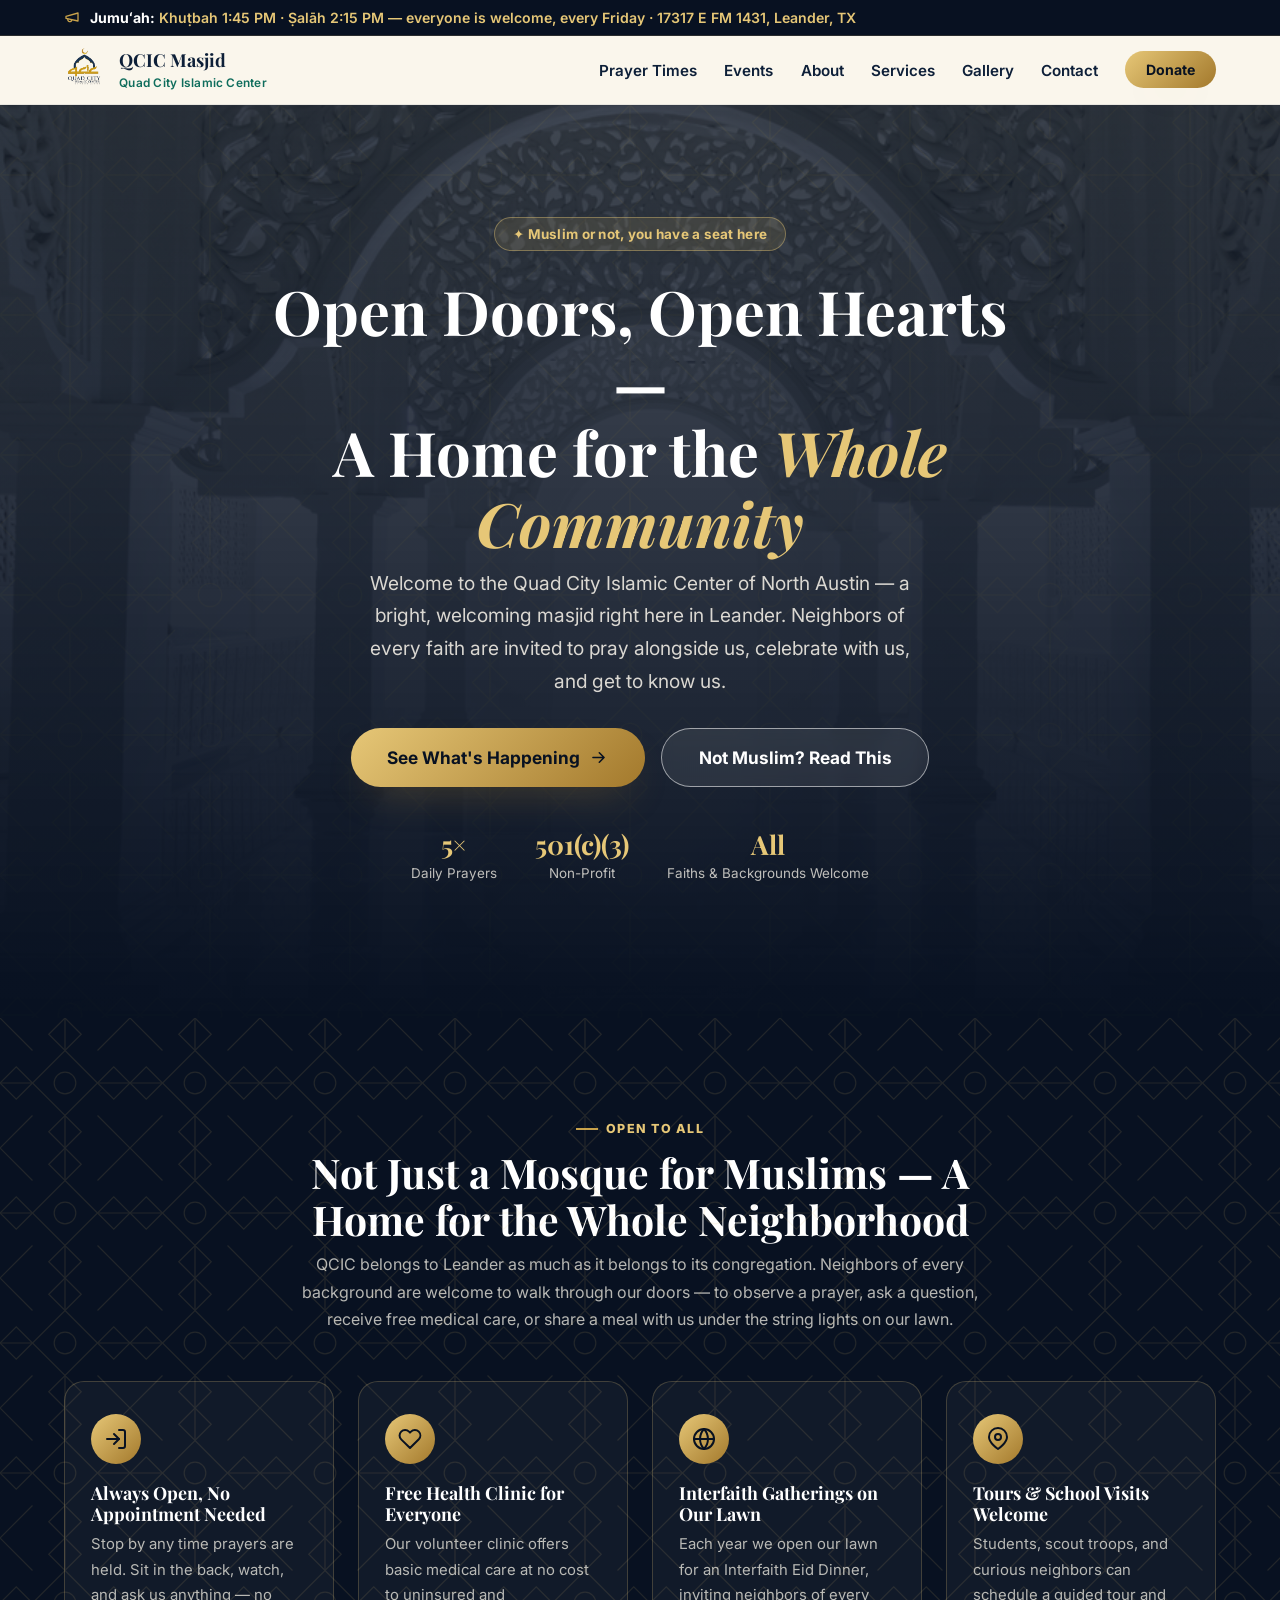
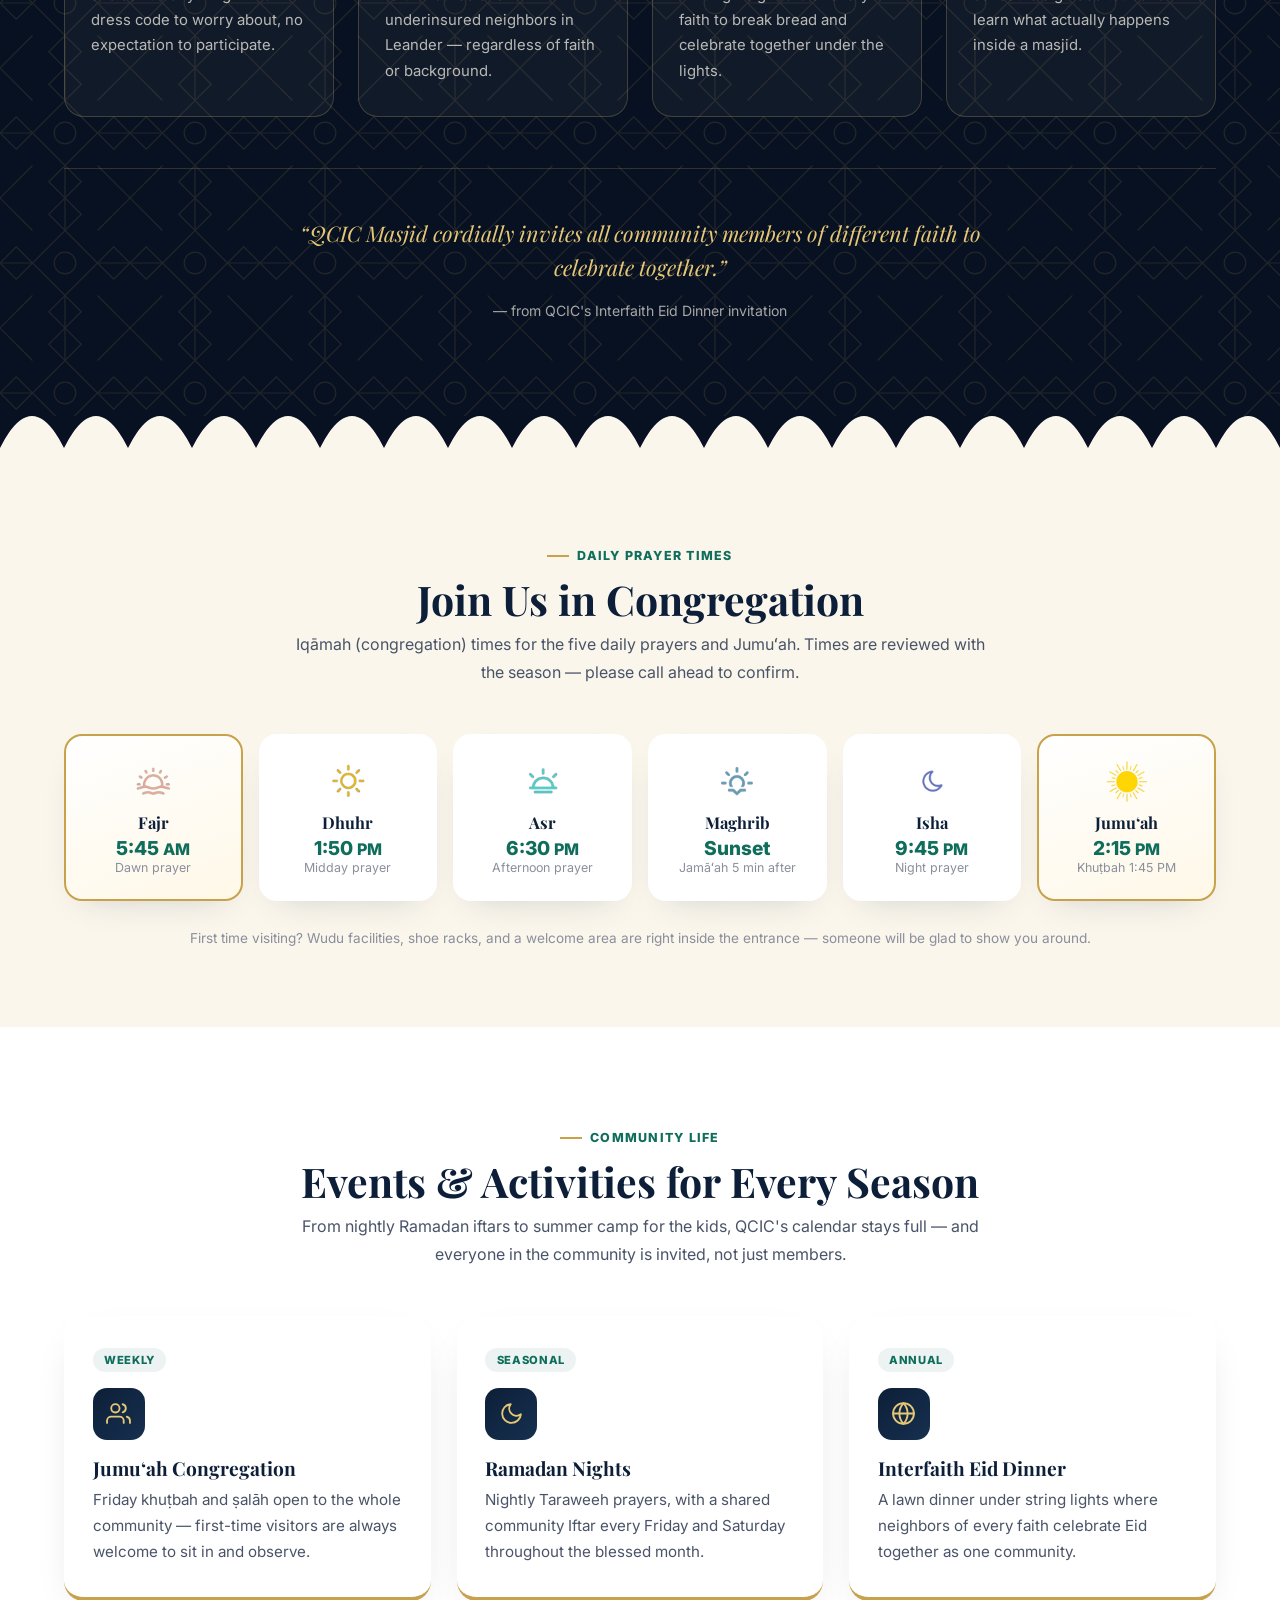
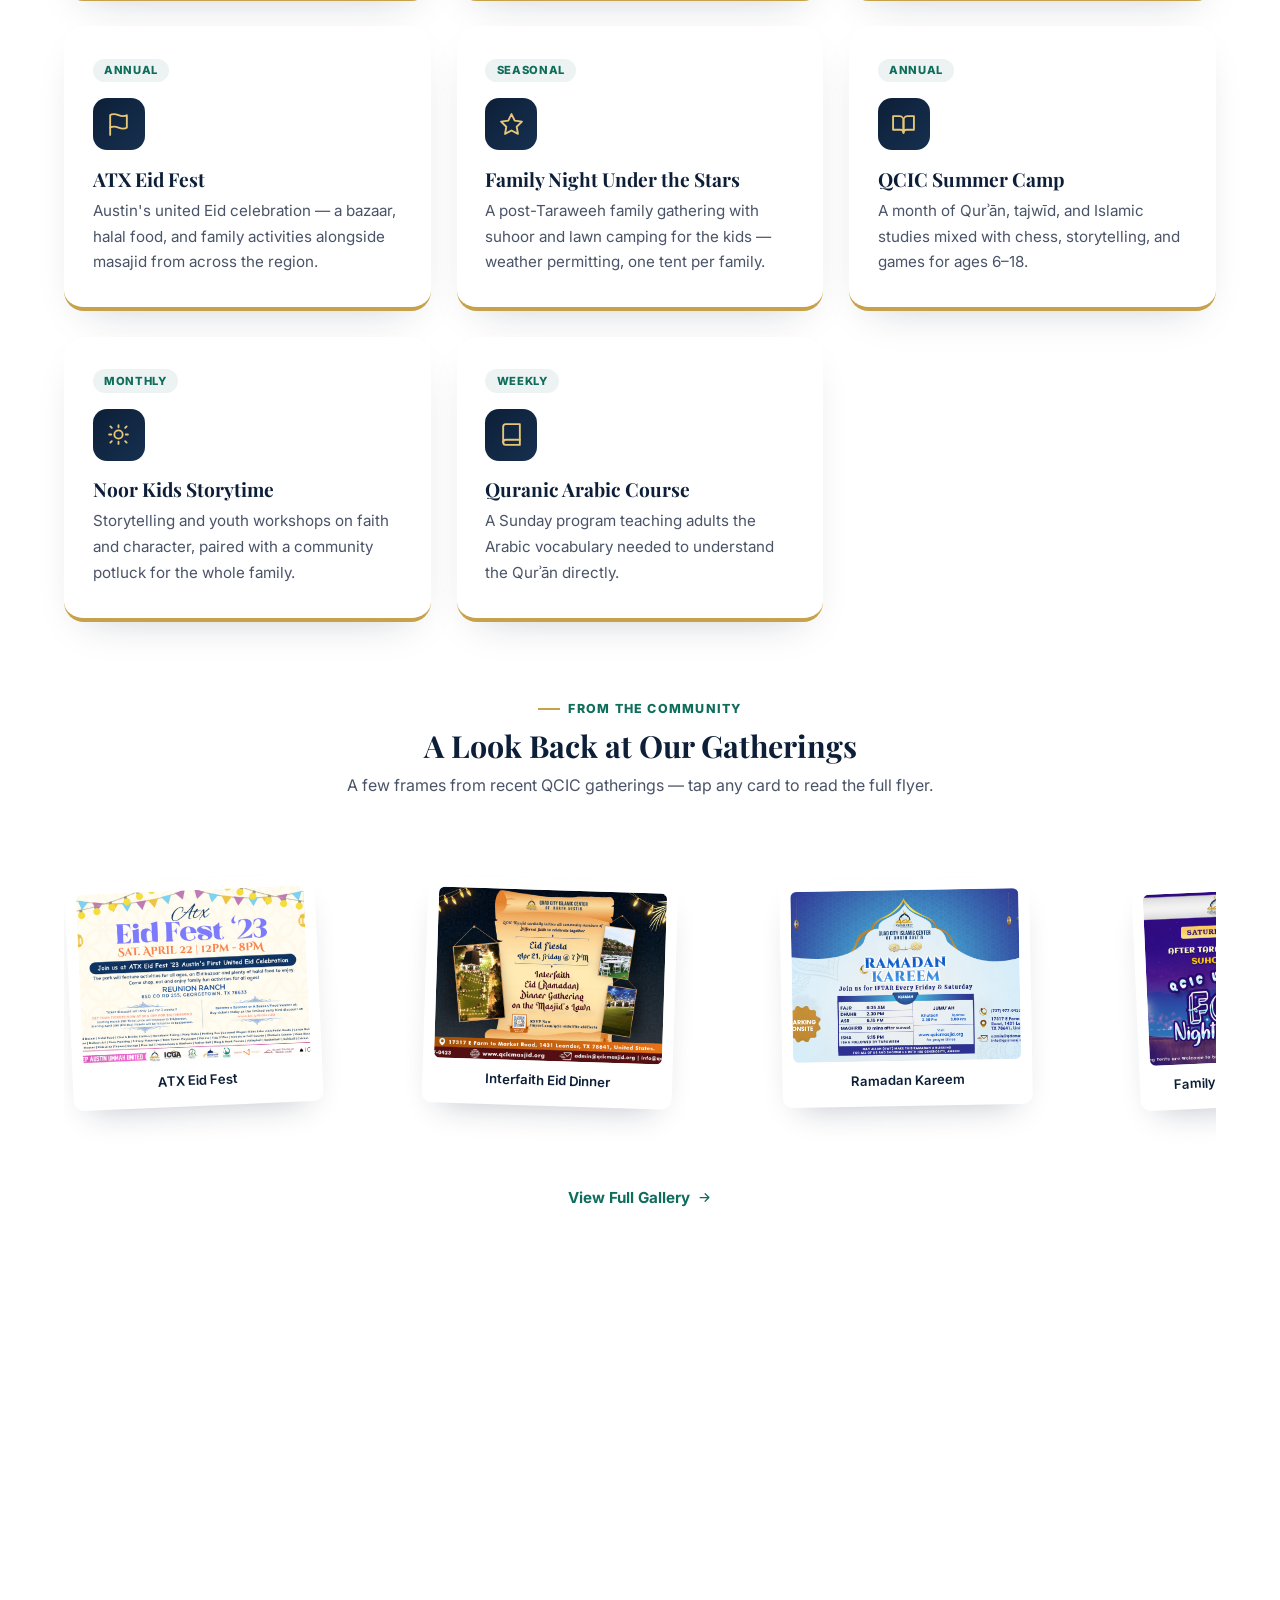
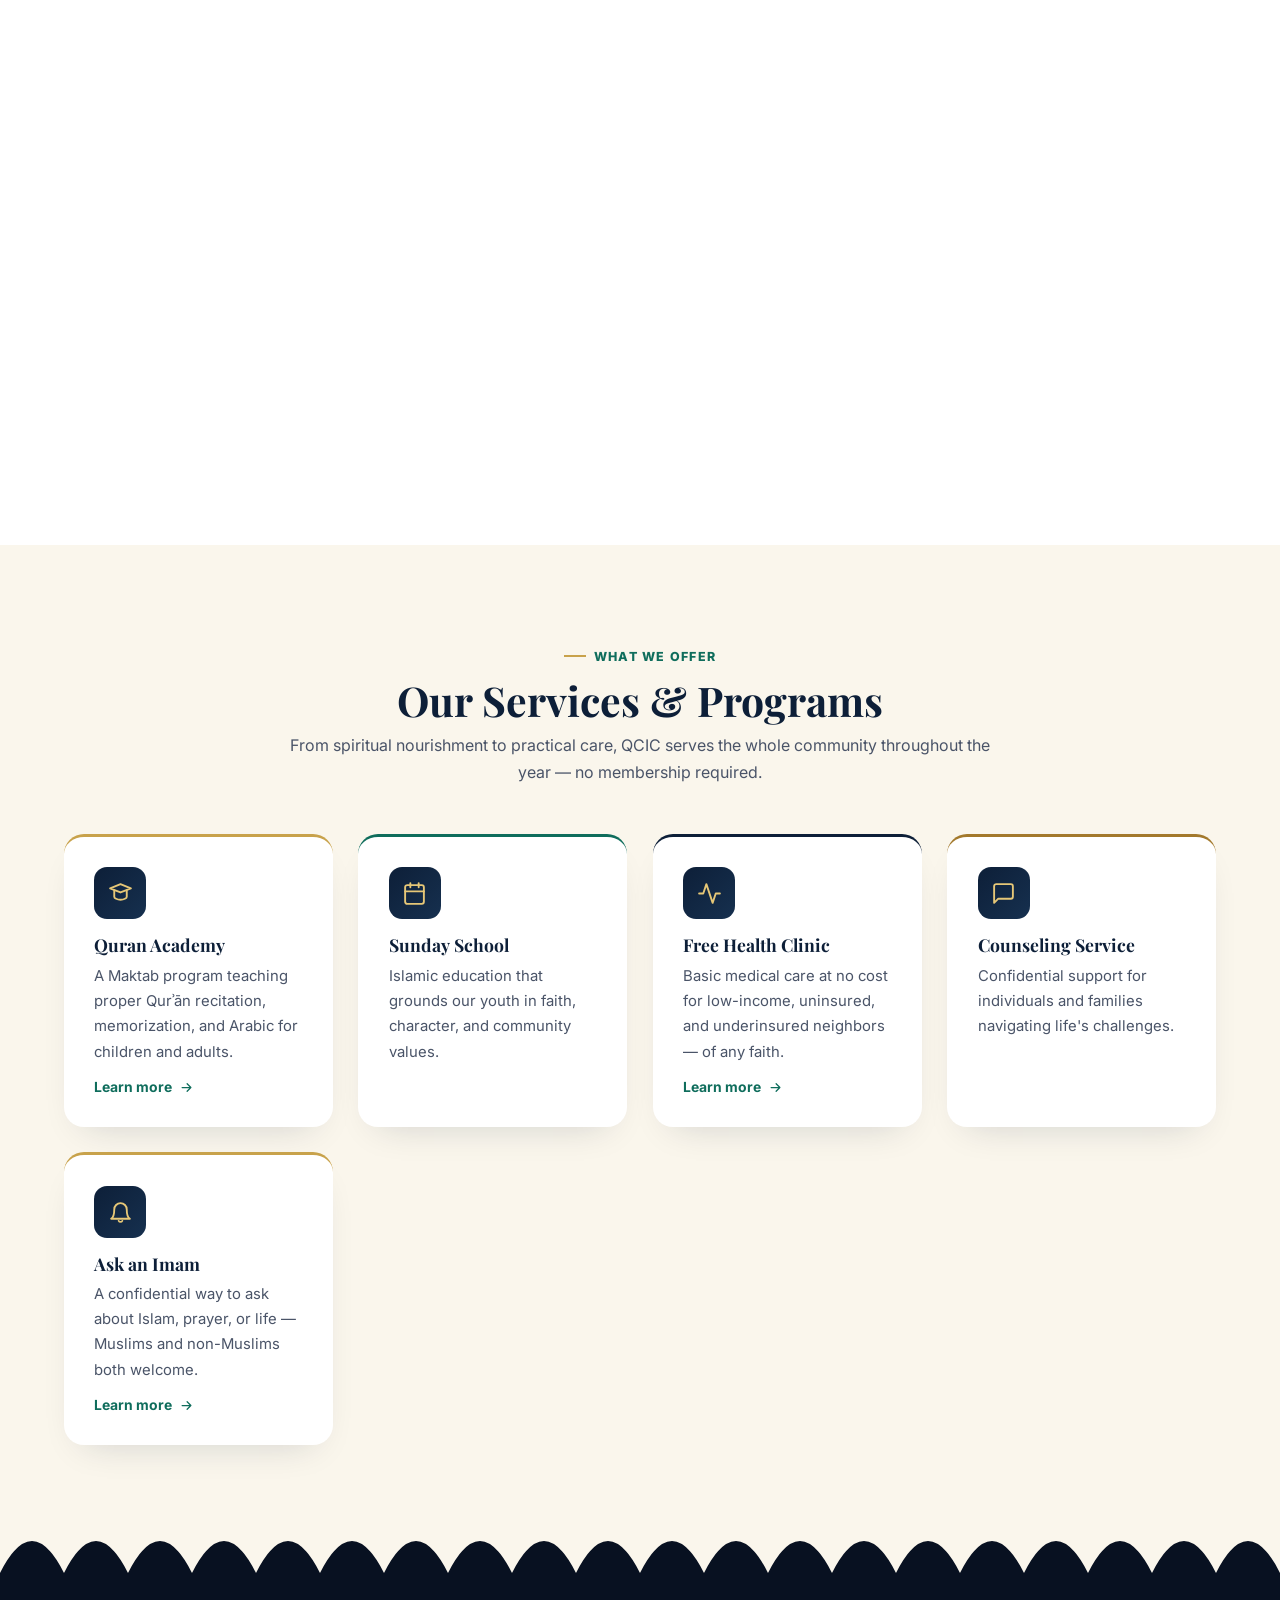
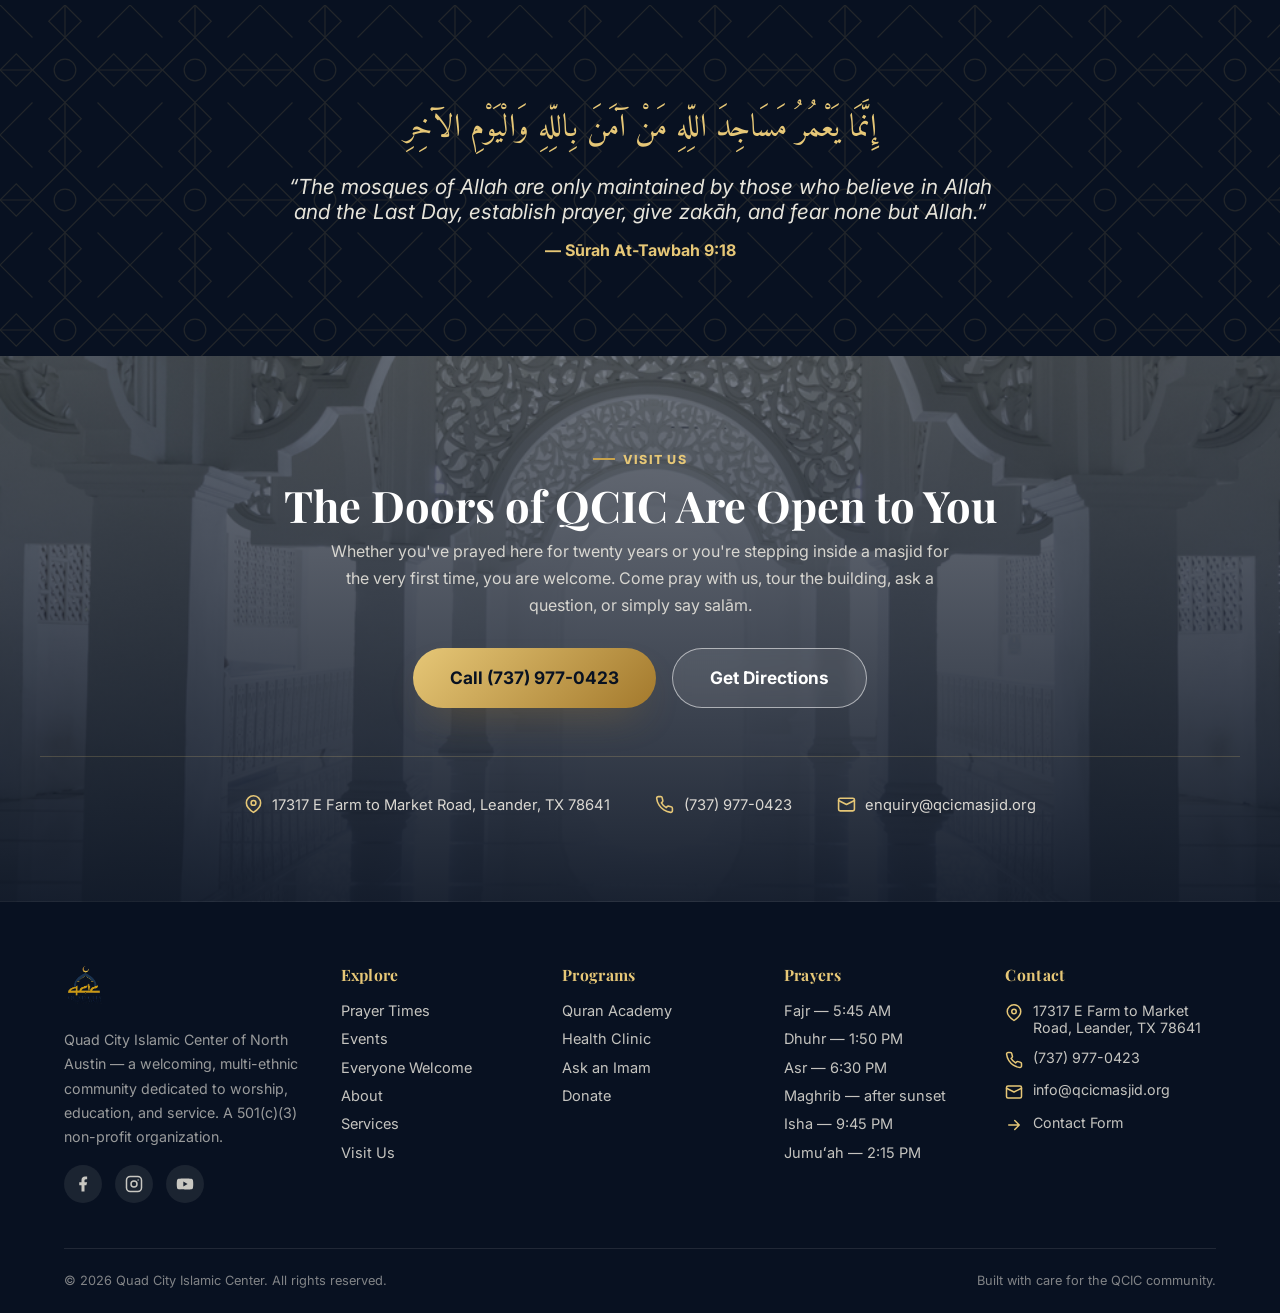
==== commit e473eb8a: "Add About, Programs, Gallery, Donate, and Contact pages Expands the single-page site into a full mul" ====
--- a/index.html
+++ b/index.html
@@ -39,9 +39,11 @@
       <ul class="nav-links">
         <li><a href="#prayers">Prayer Times</a></li>
         <li><a href="#events">Events</a></li>
-        <li><a href="#welcome">Everyone Welcome</a></li>
+        <li><a href="about.html">About</a></li>
         <li><a href="#services">Services</a></li>
-        <li><a href="#visit" class="btn btn--gold btn--sm">Visit Us</a></li>
+        <li><a href="gallery.html">Gallery</a></li>
+        <li><a href="contact.html">Contact</a></li>
+        <li><a href="donate.html" class="btn btn--gold btn--sm">Donate</a></li>
       </ul>
       <button class="nav-toggle" aria-label="Toggle menu" aria-expanded="false"><span></span><span></span><span></span></button>
     </nav>
@@ -240,6 +242,11 @@
         <figure class="snap-card"><div class="frame"><img src="assets/img/events/noor-kids.jpg" alt="Noor Kids event flyer" loading="lazy"></div><figcaption>Noor Kids &amp; Potluck</figcaption></figure>
         <figure class="snap-card"><div class="frame"><img src="assets/img/events/arabic-course.jpg" alt="Quranic Arabic Course flyer" loading="lazy"></div><figcaption>Quranic Arabic Course</figcaption></figure>
         <figure class="snap-card"><div class="frame"><img src="assets/img/events/zakat-ul-fitr.jpg" alt="Zakat al-Fitr flyer" loading="lazy"></div><figcaption>Zakat al-Fitr Drive</figcaption></figure>
+      </div>
+      <div style="text-align:center; margin-top: 1.6rem;">
+        <a href="gallery.html" class="card-link" style="font-size: .95rem;">View Full Gallery
+          <svg viewBox="0 0 24 24" fill="none" stroke="currentColor" stroke-width="2" stroke-linecap="round" stroke-linejoin="round"><path d="M5 12h14M13 6l6 6-6 6"/></svg>
+        </a>
       </div>
     </div>
   </section>
@@ -278,9 +285,12 @@
             <span>Interfaith friendship, tours, and civic engagement with our neighbors</span>
           </li>
         </ul>
-        <a href="#visit" class="btn btn--teal">Plan Your Visit
-          <svg viewBox="0 0 24 24" fill="none" stroke="currentColor" stroke-width="2" stroke-linecap="round" stroke-linejoin="round"><path d="M5 12h14M13 6l6 6-6 6"/></svg>
-        </a>
+        <div style="display:flex; gap:1rem; flex-wrap:wrap;">
+          <a href="#visit" class="btn btn--teal">Plan Your Visit
+            <svg viewBox="0 0 24 24" fill="none" stroke="currentColor" stroke-width="2" stroke-linecap="round" stroke-linejoin="round"><path d="M5 12h14M13 6l6 6-6 6"/></svg>
+          </a>
+          <a href="about.html" class="btn btn--outline-navy">Read Our Full Story</a>
+        </div>
       </div>
     </div>
   </section>
@@ -298,6 +308,9 @@
           <div class="ic"><svg viewBox="0 0 24 24" fill="none" stroke="currentColor" stroke-width="1.8" stroke-linecap="round" stroke-linejoin="round"><path d="M2 7l10-4 10 4-10 4L2 7z"/><path d="M6 9v6c0 1.5 2.7 3 6 3s6-1.5 6-3V9"/></svg></div>
           <h3>Quran Academy</h3>
           <p>A Maktab program teaching proper Qur&#702;&#257;n recitation, memorization, and Arabic for children and adults.</p>
+          <a href="quran-academy.html" class="card-link">Learn more
+            <svg viewBox="0 0 24 24" fill="none" stroke="currentColor" stroke-width="2" stroke-linecap="round" stroke-linejoin="round"><path d="M5 12h14M13 6l6 6-6 6"/></svg>
+          </a>
         </article>
         <article class="feature reveal" data-delay="1">
           <div class="ic"><svg viewBox="0 0 24 24" fill="none" stroke="currentColor" stroke-width="1.8" stroke-linecap="round" stroke-linejoin="round"><rect x="3" y="4" width="18" height="18" rx="2"/><path d="M16 2v4M8 2v4M3 10h18"/></svg></div>
@@ -308,11 +321,22 @@
           <div class="ic"><svg viewBox="0 0 24 24" fill="none" stroke="currentColor" stroke-width="1.8" stroke-linecap="round" stroke-linejoin="round"><path d="M22 12h-4l-3 9L9 3l-3 9H2"/></svg></div>
           <h3>Free Health Clinic</h3>
           <p>Basic medical care at no cost for low-income, uninsured, and underinsured neighbors — of any faith.</p>
+          <a href="health-clinic.html" class="card-link">Learn more
+            <svg viewBox="0 0 24 24" fill="none" stroke="currentColor" stroke-width="2" stroke-linecap="round" stroke-linejoin="round"><path d="M5 12h14M13 6l6 6-6 6"/></svg>
+          </a>
         </article>
         <article class="feature reveal" data-delay="3">
           <div class="ic"><svg viewBox="0 0 24 24" fill="none" stroke="currentColor" stroke-width="1.8" stroke-linecap="round" stroke-linejoin="round"><path d="M21 15a2 2 0 0 1-2 2H7l-4 4V5a2 2 0 0 1 2-2h14a2 2 0 0 1 2 2z"/></svg></div>
           <h3>Counseling Service</h3>
           <p>Confidential support for individuals and families navigating life's challenges.</p>
+        </article>
+        <article class="feature reveal">
+          <div class="ic"><svg viewBox="0 0 24 24" fill="none" stroke="currentColor" stroke-width="1.8" stroke-linecap="round" stroke-linejoin="round"><path d="M18 10a6 6 0 0 0-12 0c0 7-3 9-3 9h18s-3-2-3-9"/><path d="M13.73 21a2 2 0 0 1-3.46 0"/></svg></div>
+          <h3>Ask an Imam</h3>
+          <p>A confidential way to ask about Islam, prayer, or life &mdash; Muslims and non-Muslims both welcome.</p>
+          <a href="ask-imam.html" class="card-link">Learn more
+            <svg viewBox="0 0 24 24" fill="none" stroke="currentColor" stroke-width="2" stroke-linecap="round" stroke-linejoin="round"><path d="M5 12h14M13 6l6 6-6 6"/></svg>
+          </a>
         </article>
       </div>
     </div>
@@ -371,9 +395,18 @@
             <a href="#prayers">Prayer Times</a>
             <a href="#events">Events</a>
             <a href="#welcome">Everyone Welcome</a>
-            <a href="#about">About</a>
+            <a href="about.html">About</a>
             <a href="#services">Services</a>
             <a href="#visit">Visit Us</a>
+          </div>
+        </div>
+        <div>
+          <h4>Programs</h4>
+          <div class="footer-links">
+            <a href="quran-academy.html">Quran Academy</a>
+            <a href="health-clinic.html">Health Clinic</a>
+            <a href="ask-imam.html">Ask an Imam</a>
+            <a href="donate.html">Donate</a>
           </div>
         </div>
         <div>
@@ -393,6 +426,7 @@
             <li><svg viewBox="0 0 24 24" fill="none" stroke="currentColor" stroke-width="2" stroke-linecap="round" stroke-linejoin="round"><path d="M21 10c0 6-9 12-9 12s-9-6-9-12a9 9 0 0 1 18 0z"/><circle cx="12" cy="10" r="3"/></svg><span>17317 E Farm to Market Road, Leander, TX 78641</span></li>
             <li><svg viewBox="0 0 24 24" fill="none" stroke="currentColor" stroke-width="2" stroke-linecap="round" stroke-linejoin="round"><path d="M22 16.92v3a2 2 0 0 1-2.18 2 19.8 19.8 0 0 1-8.63-3.07 19.5 19.5 0 0 1-6-6 19.8 19.8 0 0 1-3.07-8.67A2 2 0 0 1 4.11 2h3a2 2 0 0 1 2 1.72c.13.96.36 1.9.7 2.81a2 2 0 0 1-.45 2.11L8.09 9.91a16 16 0 0 0 6 6l1.27-1.27a2 2 0 0 1 2.11-.45c.9.34 1.85.57 2.81.7A2 2 0 0 1 22 16.92z"/></svg><a href="tel:+17379770423">(737) 977-0423</a></li>
             <li><svg viewBox="0 0 24 24" fill="none" stroke="currentColor" stroke-width="2" stroke-linecap="round" stroke-linejoin="round"><rect x="2" y="4" width="20" height="16" rx="2"/><path d="m22 7-10 5L2 7"/></svg><a href="mailto:info@qcicmasjid.org">info@qcicmasjid.org</a></li>
+            <li><svg viewBox="0 0 24 24" fill="none" stroke="currentColor" stroke-width="2" stroke-linecap="round" stroke-linejoin="round"><path d="M5 12h14M13 6l6 6-6 6"/></svg><a href="contact.html">Contact Form</a></li>
           </ul>
         </div>
       </div>
--- a/assets/css/style.css
+++ b/assets/css/style.css
@@ -339,6 +339,7 @@
   aspect-ratio: 4/5;
 }
 .arch-frame img { width: 100%; height: 100%; object-fit: cover; }
+.arch-frame--square { aspect-ratio: 1/1; }
 .badge-float {
   position: absolute; bottom: -1.5rem; right: -1.2rem;
   background: linear-gradient(135deg, var(--gold-light), var(--gold-deep));
@@ -399,7 +400,7 @@
 
 /* ---- Footer ---- */
 .site-footer { background: var(--navy-deep); color: rgba(250,246,236,.78); padding: 4rem 0 1.6rem; }
-.footer-grid { display: grid; grid-template-columns: 1.4fr 1fr 1fr 1.2fr; gap: 2.6rem; }
+.footer-grid { display: grid; grid-template-columns: 1.3fr 1fr 1fr 1fr 1.15fr; gap: 2.4rem; }
 .footer-brand img { height: 46px; margin-bottom: 1rem; border-radius: 10px; }
 .footer-brand p { font-size: .89rem; color: rgba(250,246,236,.6); }
 .socials { display: flex; gap: .8rem; margin-top: 1rem; }
@@ -425,10 +426,106 @@
 .reveal[data-delay="3"] { transition-delay: .3s; }
 .reveal[data-delay="4"] { transition-delay: .4s; }
 
+/* ---- Inner page hero (About, Donate, Gallery, Contact, Programs...) ---- */
+.page-hero {
+  position: relative;
+  padding: 4.5rem 0 4rem;
+  color: var(--white);
+  overflow: hidden;
+  background: var(--navy-deep);
+  text-align: center;
+}
+.page-hero-bg {
+  position: absolute; inset: 0;
+  background-image: linear-gradient(180deg, rgba(8,17,33,.78) 0%, rgba(8,17,33,.94) 100%), url("../img/banner-img.png");
+  background-size: cover;
+  background-position: center 45%;
+}
+.page-hero-bg::after {
+  content: "";
+  position: absolute; inset: 0;
+  background-image: url("../img/pattern.svg");
+  background-size: 130px 130px;
+  opacity: .15;
+  mix-blend-mode: overlay;
+}
+.page-hero-inner { position: relative; max-width: 720px; margin: 0 auto; }
+.page-hero .eyebrow { justify-content: center; color: var(--gold-light); }
+.page-hero h1 { font-size: clamp(2rem, 4vw, 3rem); color: var(--white); margin-bottom: .7rem; }
+.page-hero p { color: rgba(250,246,236,.82); font-size: 1.05rem; margin-bottom: 0; }
+.breadcrumb { display: flex; gap: .5rem; justify-content: center; font-size: .84rem; color: rgba(250,246,236,.6); margin-bottom: 1.2rem; }
+.breadcrumb a { color: var(--gold-light); font-weight: 600; }
+.breadcrumb a:hover { text-decoration: underline; }
+
+/* ---- Reversible split (image on right instead of left) ---- */
+.split--reverse .split-media { order: 2; }
+
+/* ---- Notice / disclaimer box ---- */
+.notice {
+  display: flex; gap: .9rem; align-items: flex-start;
+  background: rgba(200,162,75,.1); border: 1px solid rgba(200,162,75,.35);
+  border-radius: 16px; padding: 1.3rem 1.5rem;
+}
+.notice svg { width: 22px; height: 22px; color: var(--gold-deep); flex: none; margin-top: 2px; }
+.notice p { margin: 0; font-size: .92rem; color: var(--ink); }
+.notice strong { color: var(--navy); }
+
+/* ---- Card link (feature/welcome card acting as a link to a full page) ---- */
+.card-link {
+  display: inline-flex; align-items: center; gap: .4rem;
+  margin-top: .9rem; font-weight: 700; font-size: .87rem; color: var(--teal);
+}
+.card-link svg { width: 15px; height: 15px; transition: transform .2s ease; }
+.card-link:hover svg { transform: translateX(3px); }
+
+/* ---- Full gallery grid (reuses .snap-card styling, no tilt/scroll) ---- */
+.gallery-grid { display: grid; grid-template-columns: repeat(4, 1fr); gap: 1.5rem; }
+.gallery-grid .snap-card { width: auto; transform: none; }
+.gallery-grid .snap-card:hover { transform: translateY(-6px); }
+
+/* ---- Contact info cards + map ---- */
+.contact-grid { display: grid; grid-template-columns: repeat(3, 1fr); gap: 1.6rem; margin-bottom: 3rem; }
+.contact-card { background: var(--white); border-radius: var(--radius); padding: 1.9rem; text-align: center; box-shadow: 0 16px 36px -22px rgba(13,31,56,.2); border-top: 3px solid var(--gold); }
+.contact-card .ic { width: 52px; height: 52px; border-radius: 50%; background: linear-gradient(135deg, var(--gold-light), var(--gold-deep)); display: flex; align-items: center; justify-content: center; color: var(--navy-deep); margin: 0 auto 1rem; }
+.contact-card .ic svg { width: 24px; height: 24px; }
+.contact-card h3 { font-size: 1.02rem; color: var(--navy); margin-bottom: .4rem; }
+.contact-card p, .contact-card a { font-size: .92rem; margin: 0; }
+.map-frame { border-radius: var(--radius); overflow: hidden; box-shadow: var(--shadow); aspect-ratio: 16/7; }
+.map-frame iframe { width: 100%; height: 100%; border: 0; display: block; }
+
+/* ---- Forms (Contact, Ask an Imam) ---- */
+.site-form { display: grid; grid-template-columns: 1fr 1fr; gap: 1.3rem; }
+.field { display: flex; flex-direction: column; gap: .45rem; }
+.field--full { grid-column: 1 / -1; }
+.field label { font-weight: 700; font-size: .88rem; color: var(--navy); }
+.field input, .field textarea, .field select {
+  font-family: "Inter", sans-serif; font-size: .95rem; padding: .85rem 1.1rem; border-radius: 12px;
+  border: 1.5px solid rgba(13,31,56,.15); background: var(--white); color: var(--ink);
+  transition: border-color .2s ease, box-shadow .2s ease;
+}
+.field input:focus, .field textarea:focus, .field select:focus {
+  outline: none; border-color: var(--gold); box-shadow: 0 0 0 3px rgba(200,162,75,.18);
+}
+.field textarea { resize: vertical; min-height: 130px; font-family: inherit; }
+.site-form .btn { grid-column: 1 / -1; justify-self: start; }
+
+/* ---- FAQ accordion ---- */
+.faq-list { display: grid; gap: 1rem; max-width: 820px; margin: 0 auto; }
+.faq-item { background: var(--white); border: 1px solid rgba(13,31,56,.08); border-radius: 14px; padding: 1.2rem 1.5rem; box-shadow: 0 12px 28px -20px rgba(13,31,56,.18); }
+.faq-item summary { cursor: pointer; font-weight: 700; color: var(--navy); list-style: none; display: flex; justify-content: space-between; align-items: center; gap: 1rem; }
+.faq-item summary::-webkit-details-marker { display: none; }
+.faq-item summary::after { content: "+"; font-size: 1.3rem; line-height: 1; color: var(--gold-deep); transition: transform .2s ease; flex: none; }
+.faq-item[open] summary::after { transform: rotate(45deg); }
+.faq-item p { margin: .9rem 0 0; }
+
 /* ---- Responsive ---- */
 @media (max-width: 1080px) {
   .welcome-grid { grid-template-columns: repeat(2, 1fr); }
   .event-grid { grid-template-columns: repeat(2, 1fr); }
+  .gallery-grid { grid-template-columns: repeat(3, 1fr); }
+  .nav-links { gap: 1.15rem; }
+  .nav-links a:not(.btn) { font-size: .89rem; }
+  .footer-grid { grid-template-columns: 1fr 1fr 1fr; }
 }
 @media (max-width: 980px) {
   .hero { padding: 6rem 0 7rem; }
@@ -437,18 +534,21 @@
   .grid-3, .grid-4 { grid-template-columns: repeat(2, 1fr); }
   .split { grid-template-columns: 1fr; }
   .split-media { max-width: 420px; margin: 0 auto; }
+  .split--reverse .split-media { order: 0; }
   .footer-grid { grid-template-columns: 1fr 1fr; }
   .visit-details { gap: 1.6rem 2.2rem; }
+  .contact-grid { grid-template-columns: 1fr; }
 }
 @media (max-width: 720px) {
   .nav-links {
     position: fixed; inset: 0; z-index: 60;
     background: var(--cream);
     flex-direction: column; justify-content: center; align-items: center;
-    gap: 1.6rem;
+    gap: 1.4rem;
     opacity: 0; visibility: hidden;
     transform: translateX(100%);
     transition: transform .3s ease, opacity .3s ease, visibility 0s linear .3s;
+    overflow-y: auto; padding: 5rem 0 2rem;
   }
   body.nav-open .nav-links {
     opacity: 1; visibility: visible;
@@ -468,4 +568,10 @@
   .footer-grid { grid-template-columns: 1fr; }
   .hero-stats { gap: 1.6rem; }
   .visit-details { flex-direction: column; gap: 1rem; align-items: center; }
-}
+  .gallery-grid { grid-template-columns: repeat(2, 1fr); }
+  .site-form { grid-template-columns: 1fr; }
+  .page-hero { padding: 3.6rem 0 3.2rem; }
+}
+@media (max-width: 480px) {
+  .gallery-grid { grid-template-columns: 1fr; }
+}
